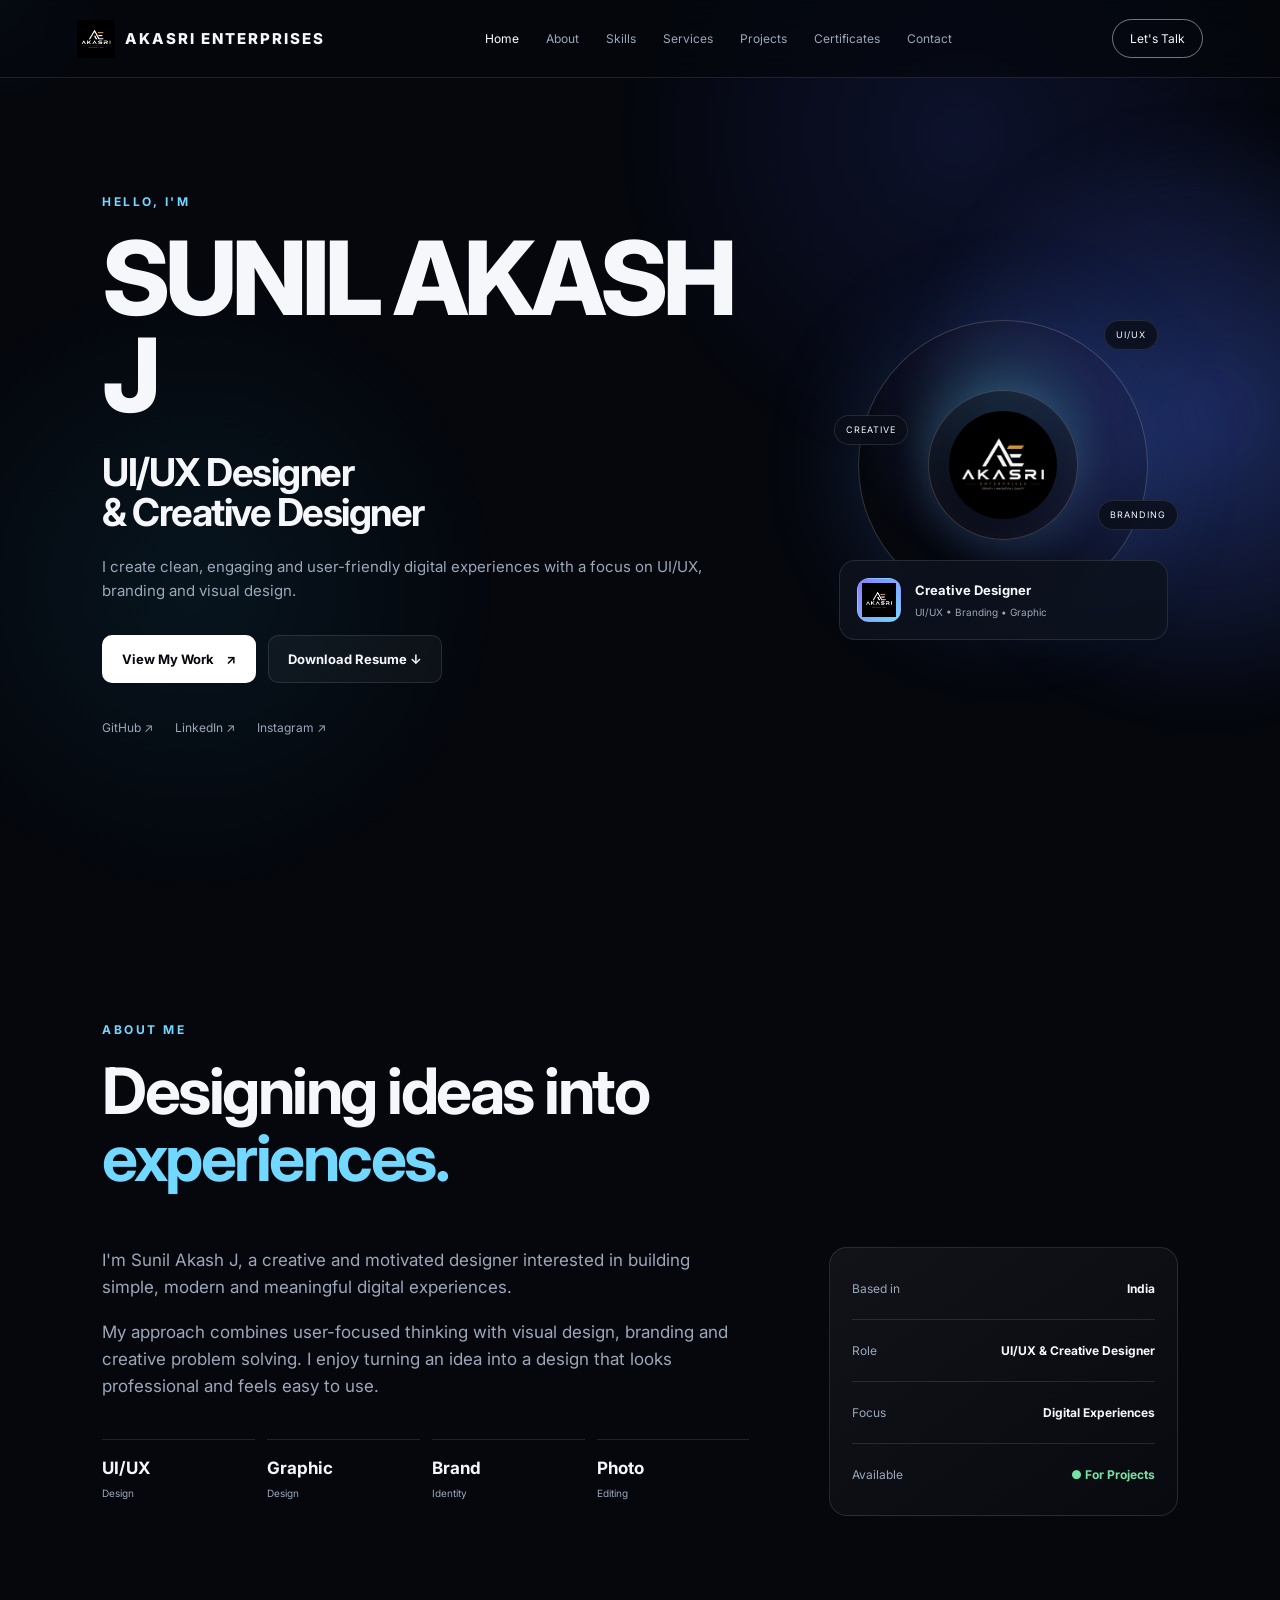
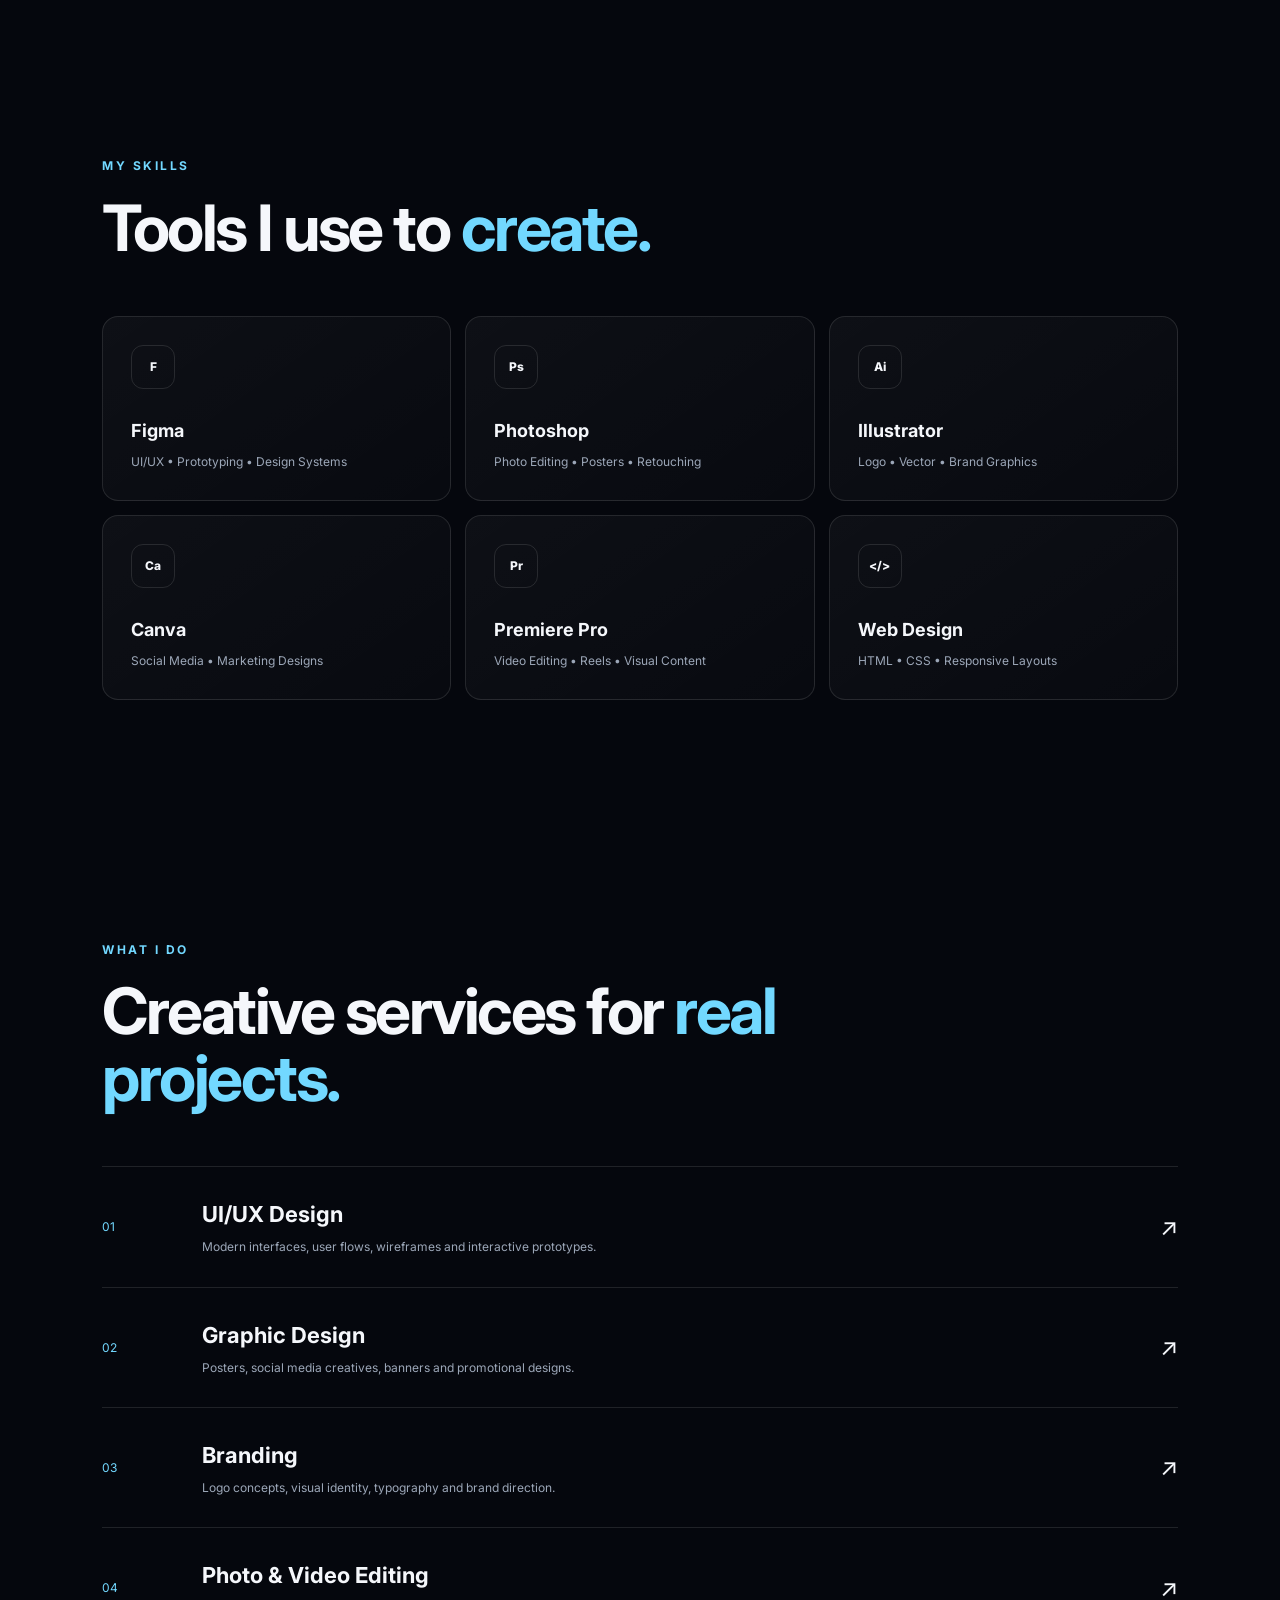
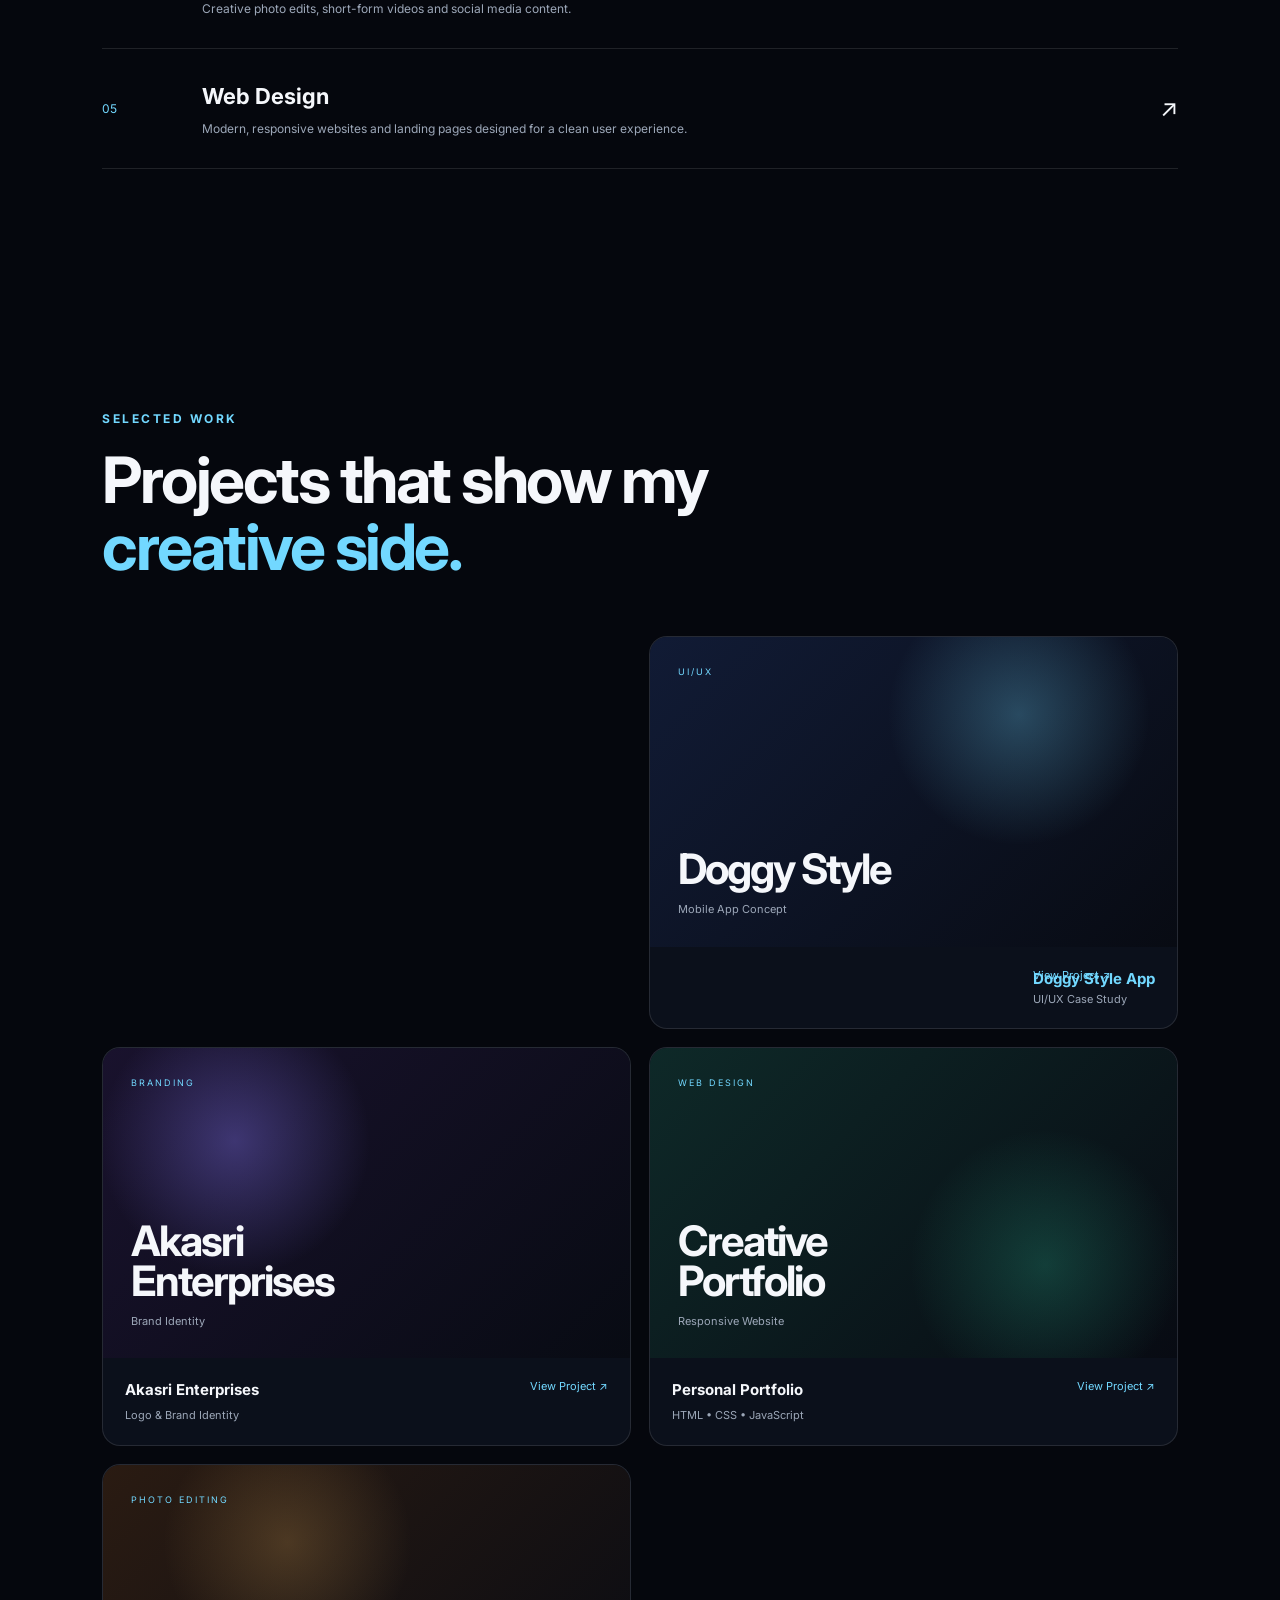
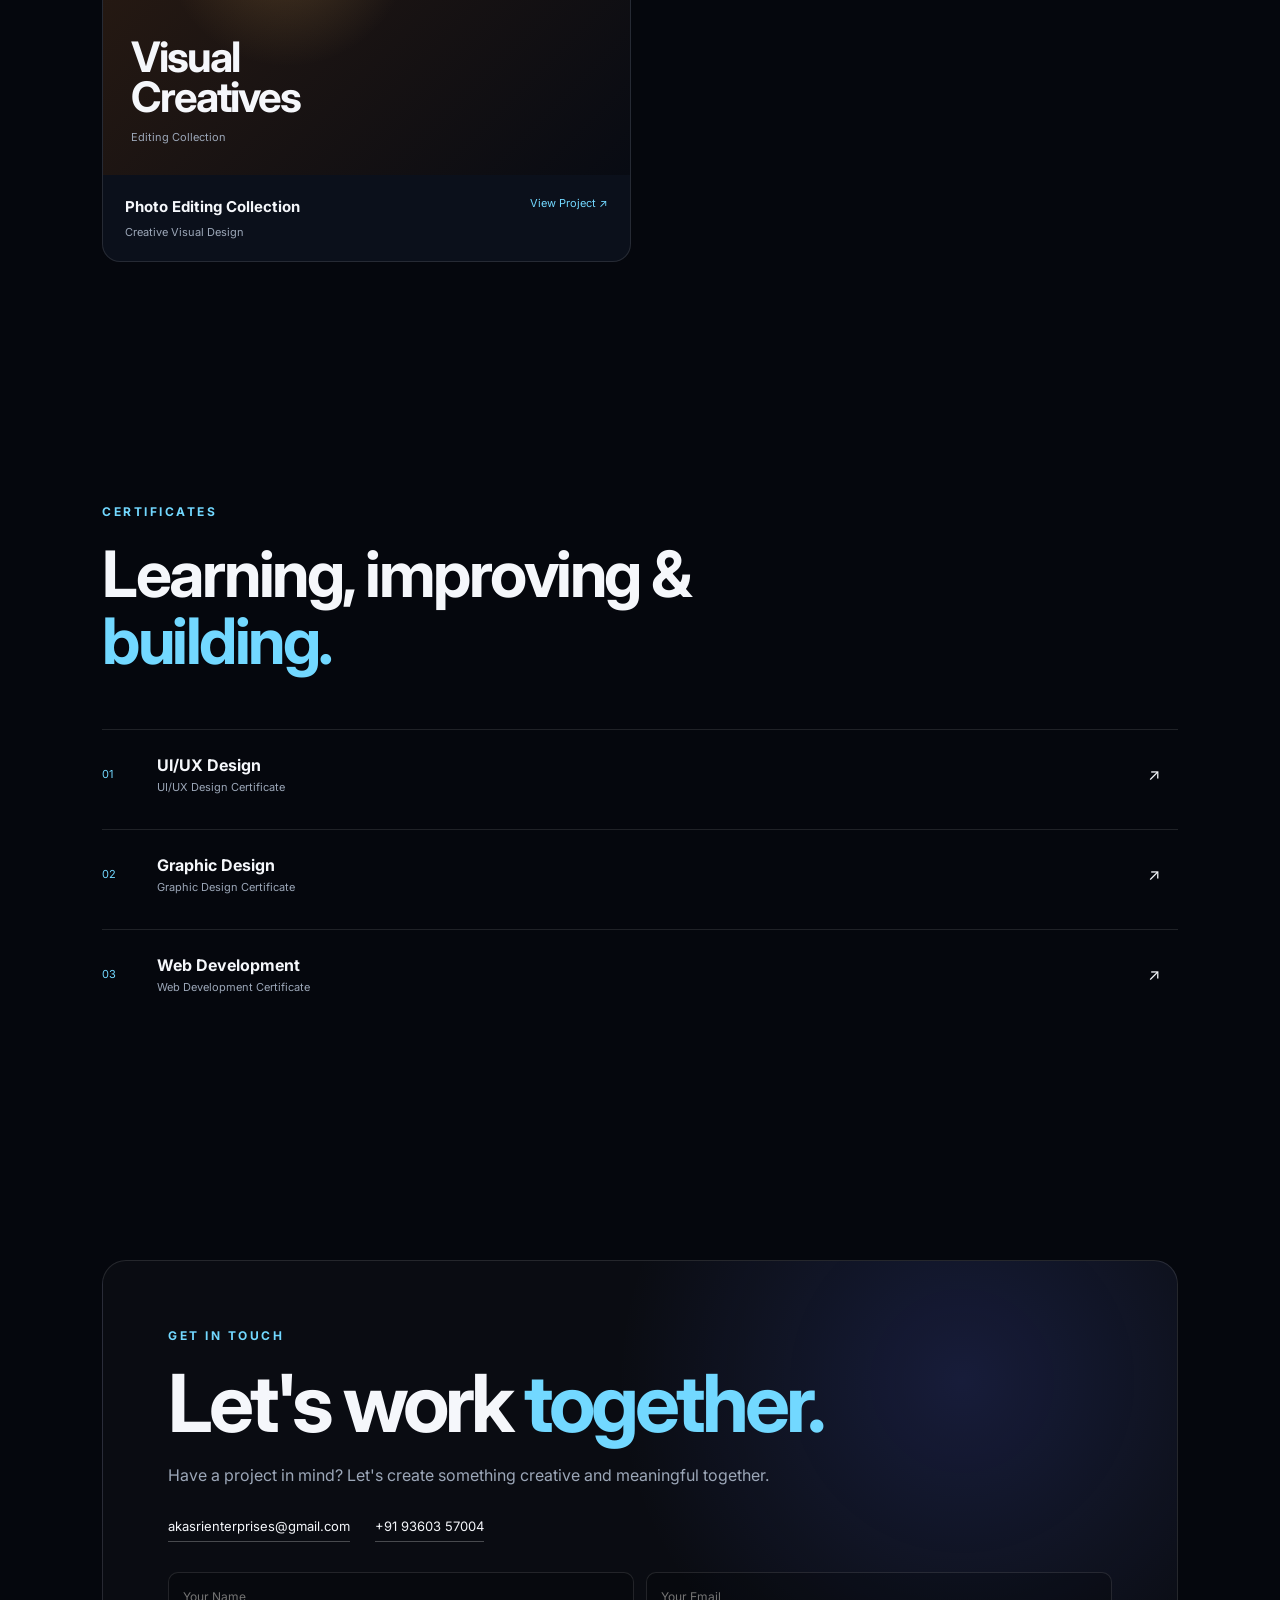
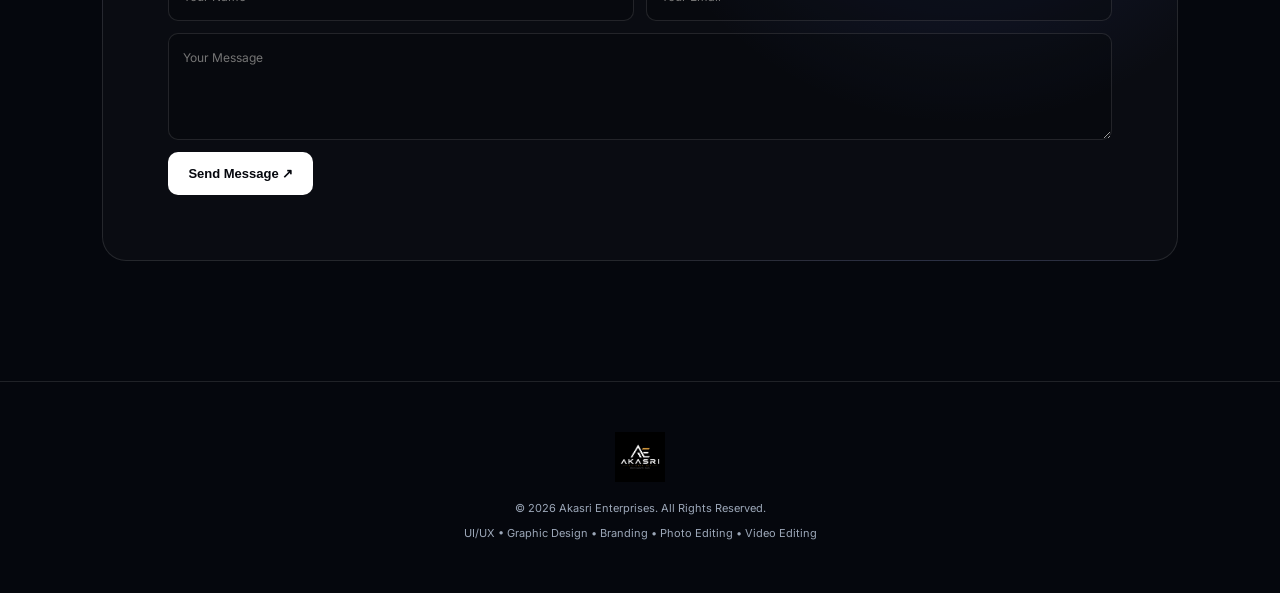
==== index.html @ 3767fb72 "Update index.html" ====
<!DOCTYPE html>
<html lang="en">
<head>
  <meta charset="UTF-8">
  <meta name="viewport" content="width=device-width, initial-scale=1.0">
  <meta name="description" content="Sunil Akash J — UI/UX Designer & Creative Designer Portfolio">
  <title>Sunil Akash J | UI/UX & Creative Designer</title>
  <link rel="preconnect" href="https://fonts.googleapis.com">
  <link rel="preconnect" href="https://fonts.gstatic.com" crossorigin>
  <link href="https://fonts.googleapis.com/css2?family=Inter:wght@400;500;600;700;800&display=swap" rel="stylesheet">
  <link rel="stylesheet" href="style.css">
</head>
<body>

  <div class="cursor-glow"></div>

  <header class="header">
    <a href="#home" class="brand">
      <img src="logo.png" alt="Akasri Enterprises logo">
      <span>AKASRI ENTERPRISES</span>
    </a>

    <button class="menu-btn" aria-label="Open menu">☰</button>

    <nav class="nav">
      <a class="active" href="#home">Home</a>
      <a href="#about">About</a>
      <a href="#skills">Skills</a>
      <a href="#services">Services</a>
      <a href="#projects">Projects</a>
      <a href="#certificates">Certificates</a>
      <a href="#contact">Contact</a>
    </nav>

    <a class="top-cta" href="#contact">Let's Talk</a>
  </header>

  <main>
    <section id="home" class="hero section">
      <div class="hero-bg"></div>
      <div class="hero-content reveal">
        <p class="eyebrow">HELLO, I'M</p>
        <h1>SUNIL AKASH J</h1>
        <h2>UI/UX Designer <br>&amp; Creative Designer</h2>
        <p class="hero-copy">
          I create clean, engaging and user-friendly digital experiences
          with a focus on UI/UX, branding and visual design.
        </p>

        <div class="hero-actions">
          <a class="btn primary" href="#projects">View My Work <span>↗</span></a>
          <a class="btn secondary" href="resume.pdf" download>Download Resume ↓</a>
        </div>

        <div class="social-row">
          <a href="https://github.com/akasrienterprises" aria-label="GitHub">GitHub ↗</a>
          <a href="#" aria-label="LinkedIn">LinkedIn ↗</a>
          <a href="https://www.instagram.com/akasri_enterprises?utm_source=ig_web_button_share_sheet&igsi=ZDNlZDc0MzIxNw==" aria-label="Instagram">Instagram ↗</a>
        </div>
      </div>

      <div class="hero-card reveal">
        <div class="profile-orbit">
          <div class="logo-center">
            <img src="logo.png" alt="Akasri Enterprises logo">
          </div>
        </div>
        <div class="mini-card">
          <span class="mini-logo"><img src="logo.png" alt="Akasri logo"></span>
          <div>
            <strong>Creative Designer</strong>
            <small>UI/UX • Branding • Graphic</small>
          </div>
        </div>
        <div class="floating-tag tag-one">UI/UX</div>
        <div class="floating-tag tag-two">CREATIVE</div>
        <div class="floating-tag tag-three">BRANDING</div>
      </div>
    </section>

    <section id="about" class="section about">
      <div class="section-head reveal">
        <p class="eyebrow">ABOUT ME</p>
        <h2>Designing ideas into <span>experiences.</span></h2>
      </div>

      <div class="about-grid">
        <div class="about-copy reveal">
          <p>
            I'm Sunil Akash J, a creative and motivated designer interested in
            building simple, modern and meaningful digital experiences.
          </p>
          <p>
            My approach combines user-focused thinking with visual design,
            branding and creative problem solving. I enjoy turning an idea
            into a design that looks professional and feels easy to use.
          </p>
          <div class="facts">
            <div><strong>UI/UX</strong><span>Design</span></div>
            <div><strong>Graphic</strong><span>Design</span></div>
            <div><strong>Brand</strong><span>Identity</span></div>
            <div><strong>Photo</strong><span>Editing</span></div>
          </div>
        </div>

        <div class="about-panel reveal">
          <div class="panel-line"><span>Based in</span><strong>India</strong></div>
          <div class="panel-line"><span>Role</span><strong>UI/UX &amp; Creative Designer</strong></div>
          <div class="panel-line"><span>Focus</span><strong>Digital Experiences</strong></div>
          <div class="panel-line"><span>Available</span><strong class="available">● For Projects</strong></div>
        </div>
      </div>
    </section>

    <section id="skills" class="section">
      <div class="section-head reveal">
        <p class="eyebrow">MY SKILLS</p>
        <h2>Tools I use to <span>create.</span></h2>
      </div>

      <div class="skills-grid">
        <div class="skill-card reveal"><div class="skill-icon">F</div><h3>Figma</h3><p>UI/UX • Prototyping • Design Systems</p></div>
        <div class="skill-card reveal"><div class="skill-icon">Ps</div><h3>Photoshop</h3><p>Photo Editing • Posters • Retouching</p></div>
        <div class="skill-card reveal"><div class="skill-icon">Ai</div><h3>Illustrator</h3><p>Logo • Vector • Brand Graphics</p></div>
        <div class="skill-card reveal"><div class="skill-icon">Ca</div><h3>Canva</h3><p>Social Media • Marketing Designs</p></div>
        <div class="skill-card reveal"><div class="skill-icon">Pr</div><h3>Premiere Pro</h3><p>Video Editing • Reels • Visual Content</p></div>
        <div class="skill-card reveal"><div class="skill-icon">&lt;/&gt;</div><h3>Web Design</h3><p>HTML • CSS • Responsive Layouts</p></div>
      </div>
    </section>

    <section id="services" class="section services">
      <div class="section-head reveal">
        <p class="eyebrow">WHAT I DO</p>
        <h2>Creative services for <span>real projects.</span></h2>
      </div>

      <div class="services-list">
        <a href="01_UI_UX_Design.pdf" target="_blank">
        <article class="service reveal">
          <span class="service-number">01</span>
          <div><h3>UI/UX Design</h3><p>Modern interfaces, user flows, wireframes and interactive prototypes.</p></div>
          <span class="arrow">↗</span>
        </article>
        <a href="02_Graphic_Design.pdf" target="_blank">
        <article class="service reveal">
          <span class="service-number">02</span>
          <div><h3>Graphic Design</h3><p>Posters, social media creatives, banners and promotional designs.</p></div>
          <span class="arrow">↗</span>
        </article>
        <a href="03_Branding___Identity.pdf" target="_blank">
        <article class="service reveal">
          <span class="service-number">03</span>
          <div><h3>Branding</h3><p>Logo concepts, visual identity, typography and brand direction.</p></div>
          <span class="arrow">↗</span>
        </article>
        <a href="04_Photo___Video_Editing.pdf" target="_blank">
        <article class="service reveal">
          <span class="service-number">04</span>
          <div><h3>Photo &amp; Video Editing</h3><p>Creative photo edits, short-form videos and social media content.</p></div>
          <span class="arrow">↗</span>
        </article>
        <a href="05_Web_Design.pdf" target="_blank">
        <article class="service reveal">
          <span class="service-number">05</span>
          <div><h3>Web Design</h3><p>Modern, responsive websites and landing pages designed for a clean user experience.</p></div>
          <span class="arrow">↗</span>
        </article>
        
      </div>
    </section>

    <section id="projects" class="section projects">
      <div class="section-head reveal">
        <p class="eyebrow">SELECTED WORK</p>
        <h2>Projects that show my <span>creative side.</span></h2>
      </div>

      <div class="project-grid">
        <article class="project-card project-one reveal">
          <div class="project-art"><span>UI/UX</span><strong>Doggy Style</strong><small>Mobile App Concept</small></div>
          <div class="project-info"><h3>Doggy Style App</h3><p>UI/UX Case Study</p><a href="https://www.figma.com/proto/kz1ifHAYcYJcBKpLXxiwtn/DOG-BREEDING-APP?node-id=59-4&p=f&m=draw&scaling=scale-down&content-scaling=fixed&page-id=0%3A1&t=hkimMDg6wwZHjmco-1">View Project ↗</a></div>
        </article>

        <article class="project-card project-two reveal">
          <div class="project-art"><span>BRANDING</span><strong>Akasri<br>Enterprises</strong><small>Brand Identity</small></div>
          <div class="project-info"><h3>Akasri Enterprises</h3><p>Logo &amp; Brand Identity</p><a href="#">View Project ↗</a></div>
        </article>

        <article class="project-card project-three reveal">
          <div class="project-art"><span>WEB DESIGN</span><strong>Creative<br>Portfolio</strong><small>Responsive Website</small></div>
          <div class="project-info"><h3>Personal Portfolio</h3><p>HTML • CSS • JavaScript</p><a href="#">View Project ↗</a></div>
        </article>

        <article class="project-card project-four reveal">
          <div class="project-art"><span>PHOTO EDITING</span><strong>Visual<br>Creatives</strong><small>Editing Collection</small></div>
          <div class="project-info"><h3>Photo Editing Collection</h3><p>Creative Visual Design</p><a href="#">View Project ↗</a></div>
        </article>
      </div>
    </section>

    <section id="certificates" class="section certificates">
      <div class="section-head reveal">
        <p class="eyebrow">CERTIFICATES</p>
        <h2>Learning, improving &amp; <span>building.</span></h2>
      </div>

      <div class="certificate-grid">
        <div class="certificate reveal"><span>01</span><div><h3>UI/UX Design</h3><p>UI/UX Design Certificate</p>
          <a href="ACCENT TECHNO SOFT (UI & UX).pdf"></div><b>↗</b></a></div>
        <div class="certificate reveal"><span>02</span><div><h3>Graphic Design</h3><p>Graphic Design Certificate</p>
          <a href="ACCENT TECHNO SOFT (UI & UX).pdf"></div><b>↗</b></a></div>
        <div class="certificate reveal"><span>03</span><div><h3>Web Development</h3><p>Web Development Certificate</p>
          <a href="ACCENT TECHNO SOFT (UI & UX).pdf"></div><b>↗</b></a></div>
      </div>
    </section>

    <section id="contact" class="section contact">
      <div class="contact-box reveal">
        <p class="eyebrow">GET IN TOUCH</p>
        <h2>Let's work <span>together.</span></h2>
        <p>Have a project in mind? Let's create something creative and meaningful together.</p>

        <div class="contact-details">
          <a href="mailto:akasrienterprises@gmail.com">akasrienterprises@gmail.com</a>
          <a href="tel:+919360357004">+91 93603 57004</a>
        </div>

        <form id="contactForm">
          <input type="text" id="name" placeholder="Your Name" required>
          <input type="email" id="email" placeholder="Your Email" required>
          <textarea id="message" placeholder="Your Message" rows="4" required></textarea>
          <button class="btn primary" type="submit">Send Message ↗</button>
        </form>
      </div>
    </section>
  </main>

  <footer>
    <div class="footer-logo"><img src="logo.png" alt="Akasri Enterprises logo"></div>
    <p>© 2026 Akasri Enterprises. All Rights Reserved.</p>
    <p>UI/UX • Graphic Design • Branding • Photo Editing • Video Editing</p>
  </footer>

  <button class="back-top" aria-label="Back to top">↑</button>
  <script src="script.js"></script>
</body>
</html>
---- style.css ----
*{margin:0;padding:0;box-sizing:border-box}
:root{--bg:#05070d;--panel:#0b101b;--text:#f5f7fb;--muted:#9ca7b8;--line:rgba(255,255,255,.11);--accent:#72d8ff;--accent2:#8b7cff}
html{scroll-behavior:smooth}
body{font-family:Inter,Arial,sans-serif;background:var(--bg);color:var(--text);line-height:1.6;overflow-x:hidden}
body:before{content:"";position:fixed;inset:0;pointer-events:none;background:radial-gradient(circle at 75% 15%,rgba(72,91,255,.13),transparent 28%),radial-gradient(circle at 15% 65%,rgba(44,208,255,.07),transparent 25%);z-index:-2}
a{text-decoration:none;color:inherit}
.header{position:fixed;top:0;left:0;right:0;height:78px;display:flex;align-items:center;justify-content:space-between;padding:0 6%;background:rgba(5,7,13,.72);backdrop-filter:blur(18px);border-bottom:1px solid var(--line);z-index:100}
.brand{display:flex;align-items:center;gap:10px;font-weight:800;letter-spacing:2px}.brand img{width:38px;height:38px;object-fit:contain}.brand span{font-size:15px}
.nav{display:flex;gap:27px}.nav a{font-size:12px;color:var(--muted);transition:.25s}.nav a:hover,.nav a.active{color:#fff}
.top-cta{border:1px solid rgba(255,255,255,.45);padding:9px 17px;border-radius:30px;font-size:12px}.menu-btn{display:none;background:none;border:0;color:#fff;font-size:24px}
.section{padding:120px 8%;position:relative}.hero{min-height:100vh;display:flex;align-items:center;justify-content:space-between;padding-top:150px;gap:50px}.hero-bg{position:absolute;width:650px;height:650px;right:-250px;top:90px;border-radius:50%;background:radial-gradient(circle,rgba(76,111,255,.35),rgba(76,111,255,0) 65%);filter:blur(20px);z-index:-1}
.hero-content{max-width:760px}.eyebrow{font-size:12px;letter-spacing:2.5px;color:var(--accent);font-weight:700;margin-bottom:18px}
.hero h1{font-size:clamp(54px,8vw,105px);line-height:.95;letter-spacing:-5px;font-weight:800}.hero h1 span{display:block}.hero h2{font-size:clamp(25px,3vw,42px);line-height:1.05;margin-top:28px;letter-spacing:-1.5px}.hero-copy{color:var(--muted);max-width:610px;margin-top:22px;font-size:15px}
.hero-actions{display:flex;gap:12px;margin-top:32px;flex-wrap:wrap}.btn{display:inline-flex;align-items:center;justify-content:center;gap:12px;padding:13px 19px;border-radius:10px;border:1px solid var(--line);font-size:13px;font-weight:700;transition:.25s}.btn:hover{transform:translateY(-2px)}.btn.primary{background:#fff;color:#05070d}.btn.secondary{background:rgba(255,255,255,.04)}
.social-row{display:flex;gap:22px;margin-top:35px;color:var(--muted);font-size:12px}.social-row a:hover{color:#fff}
.hero-card{width:360px;height:430px;position:relative;display:flex;align-items:center;justify-content:center}.profile-orbit{width:290px;height:290px;border-radius:50%;border:1px solid rgba(255,255,255,.18);box-shadow:0 0 100px rgba(77,137,255,.2);background:radial-gradient(circle at 50% 35%,rgba(105,216,255,.24),rgba(139,124,255,.05) 45%,transparent 65%)}.mini-card{position:absolute;bottom:40px;left:10px;right:10px;background:rgba(13,18,30,.86);border:1px solid var(--line);border-radius:16px;padding:17px;display:flex;align-items:center;gap:14px;backdrop-filter:blur(15px)}.mini-card>span{width:44px;height:44px;border-radius:12px;display:grid;place-items:center;background:linear-gradient(135deg,var(--accent2),var(--accent));color:#05070d;font-weight:800}.mini-card strong,.mini-card small{display:block}.mini-card strong{font-size:13px}.mini-card small{font-size:10px;color:var(--muted);margin-top:3px}.floating-tag{position:absolute;border:1px solid var(--line);background:rgba(10,14,24,.8);backdrop-filter:blur(10px);padding:7px 11px;border-radius:30px;font-size:9px;letter-spacing:1px}.tag-one{top:70px;right:20px}.tag-two{top:165px;left:5px}.tag-three{bottom:150px;right:0}
.section-head{max-width:780px;margin-bottom:55px}.section-head h2{font-size:clamp(35px,5vw,64px);line-height:1.05;letter-spacing:-2.5px}.section-head h2 span{color:var(--accent)}
.about-grid{display:grid;grid-template-columns:1.3fr .7fr;gap:80px}.about-copy>p{font-size:17px;color:var(--muted);max-width:700px;margin-bottom:18px}.facts{display:grid;grid-template-columns:repeat(4,1fr);gap:12px;margin-top:38px}.facts div{border-top:1px solid var(--line);padding-top:15px}.facts strong,.facts span{display:block}.facts strong{font-size:17px}.facts span{font-size:10px;color:var(--muted);margin-top:3px}.about-panel{border:1px solid var(--line);background:linear-gradient(145deg,rgba(255,255,255,.05),rgba(255,255,255,.015));border-radius:18px;padding:10px 22px;height:max-content}.panel-line{display:flex;justify-content:space-between;gap:20px;padding:21px 0;border-bottom:1px solid var(--line);font-size:12px}.panel-line:last-child{border-bottom:0}.panel-line span{color:var(--muted)}.available{color:#74e2a4!important}
.skills-grid{display:grid;grid-template-columns:repeat(3,1fr);gap:14px}.skill-card{border:1px solid var(--line);padding:28px;border-radius:16px;background:linear-gradient(145deg,rgba(255,255,255,.04),rgba(255,255,255,.015));transition:.3s}.skill-card:hover{transform:translateY(-5px);border-color:rgba(114,216,255,.4)}.skill-icon{width:44px;height:44px;border:1px solid var(--line);border-radius:12px;display:grid;place-items:center;font-size:12px;font-weight:800;margin-bottom:28px}.skill-card h3{font-size:18px}.skill-card p{color:var(--muted);font-size:12px;margin-top:7px}
.services-list{border-top:1px solid var(--line)}.service{display:grid;grid-template-columns:80px 1fr 50px;align-items:center;gap:20px;padding:30px 0;border-bottom:1px solid var(--line);transition:.25s}.service:hover{padding-left:12px}.service-number{color:var(--accent);font-size:12px}.service h3{font-size:22px}.service p{color:var(--muted);font-size:12px;margin-top:5px}.arrow{font-size:24px;text-align:right}
.project-grid{display:grid;grid-template-columns:repeat(2,1fr);gap:18px}.project-card{border:1px solid var(--line);border-radius:18px;overflow:hidden;background:var(--panel)}.project-art{height:310px;padding:28px;display:flex;flex-direction:column;justify-content:flex-end;background:radial-gradient(circle at 70% 25%,rgba(114,216,255,.28),transparent 30%),linear-gradient(135deg,#111b35,#080b13)}.project-two .project-art{background:radial-gradient(circle at 25% 30%,rgba(139,124,255,.35),transparent 30%),linear-gradient(135deg,#19122d,#080b13)}.project-three .project-art{background:radial-gradient(circle at 75% 70%,rgba(54,232,185,.2),transparent 30%),linear-gradient(135deg,#0e2928,#080b13)}.project-four .project-art{background:radial-gradient(circle at 35% 25%,rgba(255,193,100,.2),transparent 30%),linear-gradient(135deg,#2a1b12,#080b13)}.project-art span{font-size:9px;letter-spacing:2px;color:var(--accent);margin-bottom:auto}.project-art strong{font-size:42px;line-height:.95;letter-spacing:-2px}.project-art small{color:var(--muted);font-size:11px;margin-top:12px}.project-info{padding:20px 22px;display:grid;grid-template-columns:1fr auto;gap:5px}.project-info h3{font-size:15px}.project-info p{font-size:11px;color:var(--muted)}.project-info a{grid-column:2;grid-row:1/3;color:var(--accent);font-size:11px}
.certificate-grid{display:grid;gap:10px}.certificate{display:grid;grid-template-columns:55px 1fr 30px;align-items:center;padding:23px 0;border-top:1px solid var(--line)}.certificate>span{font-size:11px;color:var(--accent)}.certificate h3{font-size:16px}.certificate p{font-size:11px;color:var(--muted)}.certificate b{font-weight:400}
.contact-box{border:1px solid var(--line);border-radius:24px;padding:65px;background:radial-gradient(circle at 80% 20%,rgba(84,109,255,.17),transparent 35%),rgba(255,255,255,.025)}.contact-box h2{font-size:clamp(42px,7vw,80px);line-height:1;letter-spacing:-4px}.contact-box h2 span{color:var(--accent)}.contact-box>p:not(.eyebrow){color:var(--muted);max-width:650px;margin:20px 0}.contact-details{display:flex;gap:25px;flex-wrap:wrap;margin:28px 0}.contact-details a{font-size:13px;border-bottom:1px solid rgba(255,255,255,.25);padding-bottom:4px}form{display:grid;grid-template-columns:1fr 1fr;gap:12px;margin-top:30px}input,textarea{width:100%;background:rgba(0,0,0,.2);border:1px solid var(--line);color:#fff;border-radius:10px;padding:14px;font:inherit;font-size:12px;outline:none}textarea{grid-column:1/3;resize:vertical}form button{justify-self:start}
footer{text-align:center;border-top:1px solid var(--line);padding:50px 20px;color:var(--muted);font-size:11px}.footer-logo img{width:80px;height:50px;object-fit:contain;margin-bottom:12px}footer p+p{margin-top:8px}
.back-top{position:fixed;right:25px;bottom:25px;width:42px;height:42px;border-radius:50%;border:1px solid var(--line);background:#fff;color:#05070d;display:none;z-index:90;cursor:pointer}.back-top.show{display:block}
.reveal{opacity:0;transform:translateY(24px);transition:.7s ease}.reveal.visible{opacity:1;transform:none}.cursor-glow{position:fixed;width:220px;height:220px;border-radius:50%;background:radial-gradient(circle,rgba(114,216,255,.08),transparent 65%);pointer-events:none;transform:translate(-50%,-50%);z-index:-1}
@media(max-width:900px){.nav{gap:13px}.top-cta{display:none}.hero{flex-direction:column;align-items:flex-start}.hero-card{align-self:center}.about-grid{grid-template-columns:1fr}.skills-grid{grid-template-columns:repeat(2,1fr)}}
@media(max-width:650px){.header{height:68px;padding:0 5%}.menu-btn{display:block}.nav{position:absolute;top:68px;left:5%;right:5%;display:none;flex-direction:column;background:#090d16;border:1px solid var(--line);border-radius:14px;padding:18px}.nav.open{display:flex}.section{padding:90px 5%}.hero{padding-top:125px}.hero h1{font-size:58px;letter-spacing:-3px}.hero-card{width:100%;height:330px}.profile-orbit{width:220px;height:220px}.facts{grid-template-columns:repeat(2,1fr)}.skills-grid,.project-grid{grid-template-columns:1fr}.project-art{height:260px}.service{grid-template-columns:45px 1fr 25px}.service h3{font-size:17px}.contact-box{padding:35px 22px}form{grid-template-columns:1fr}textarea{grid-column:1}form button{width:100%}}


/* ===== HERO LOGO UPDATE ===== */
.profile-orbit{
  position:relative;
  display:grid;
  place-items:center;
  overflow:hidden;
}
.logo-center{
  width:150px;
  height:150px;
  border-radius:50%;
  display:grid;
  place-items:center;
  background:rgba(5,7,13,.42);
  border:1px solid rgba(255,255,255,.18);
  box-shadow:0 0 45px rgba(105,216,255,.18), inset 0 0 30px rgba(255,255,255,.05);
  backdrop-filter:blur(8px);
}
.logo-center img{
  width:108px;
  height:108px;
  object-fit:contain;
  border-radius:50%;
  display:block;
}
.mini-logo{
  width:44px;
  height:44px;
  border-radius:12px;
  display:grid;
  place-items:center;
  overflow:hidden;
  background:rgba(255,255,255,.06);
  border:1px solid var(--line);
}
.mini-logo img{
  width:34px;
  height:34px;
  object-fit:contain;
}
@media(max-width:900px){
  .hero-card{width:310px;height:390px}
  .profile-orbit{width:250px;height:250px}
  .logo-center{width:132px;height:132px}
  .logo-center img{width:94px;height:94px}
}
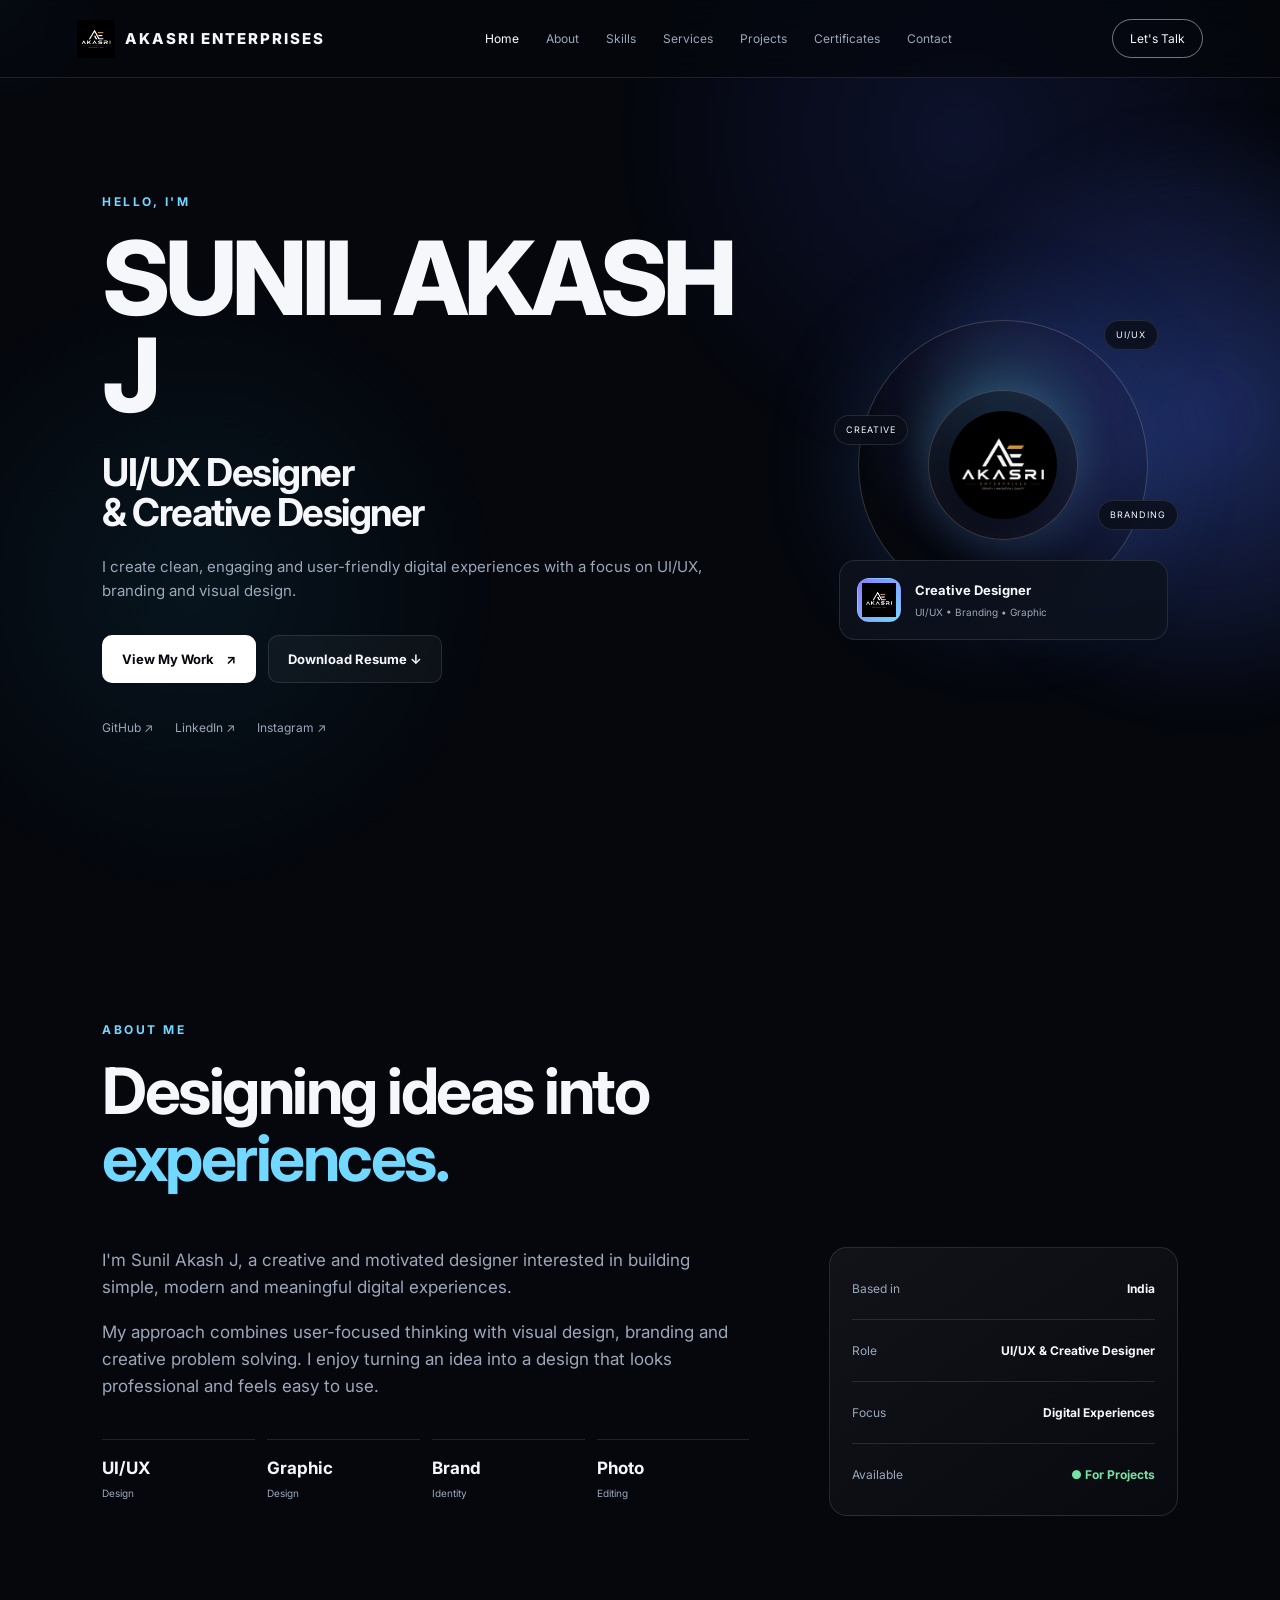
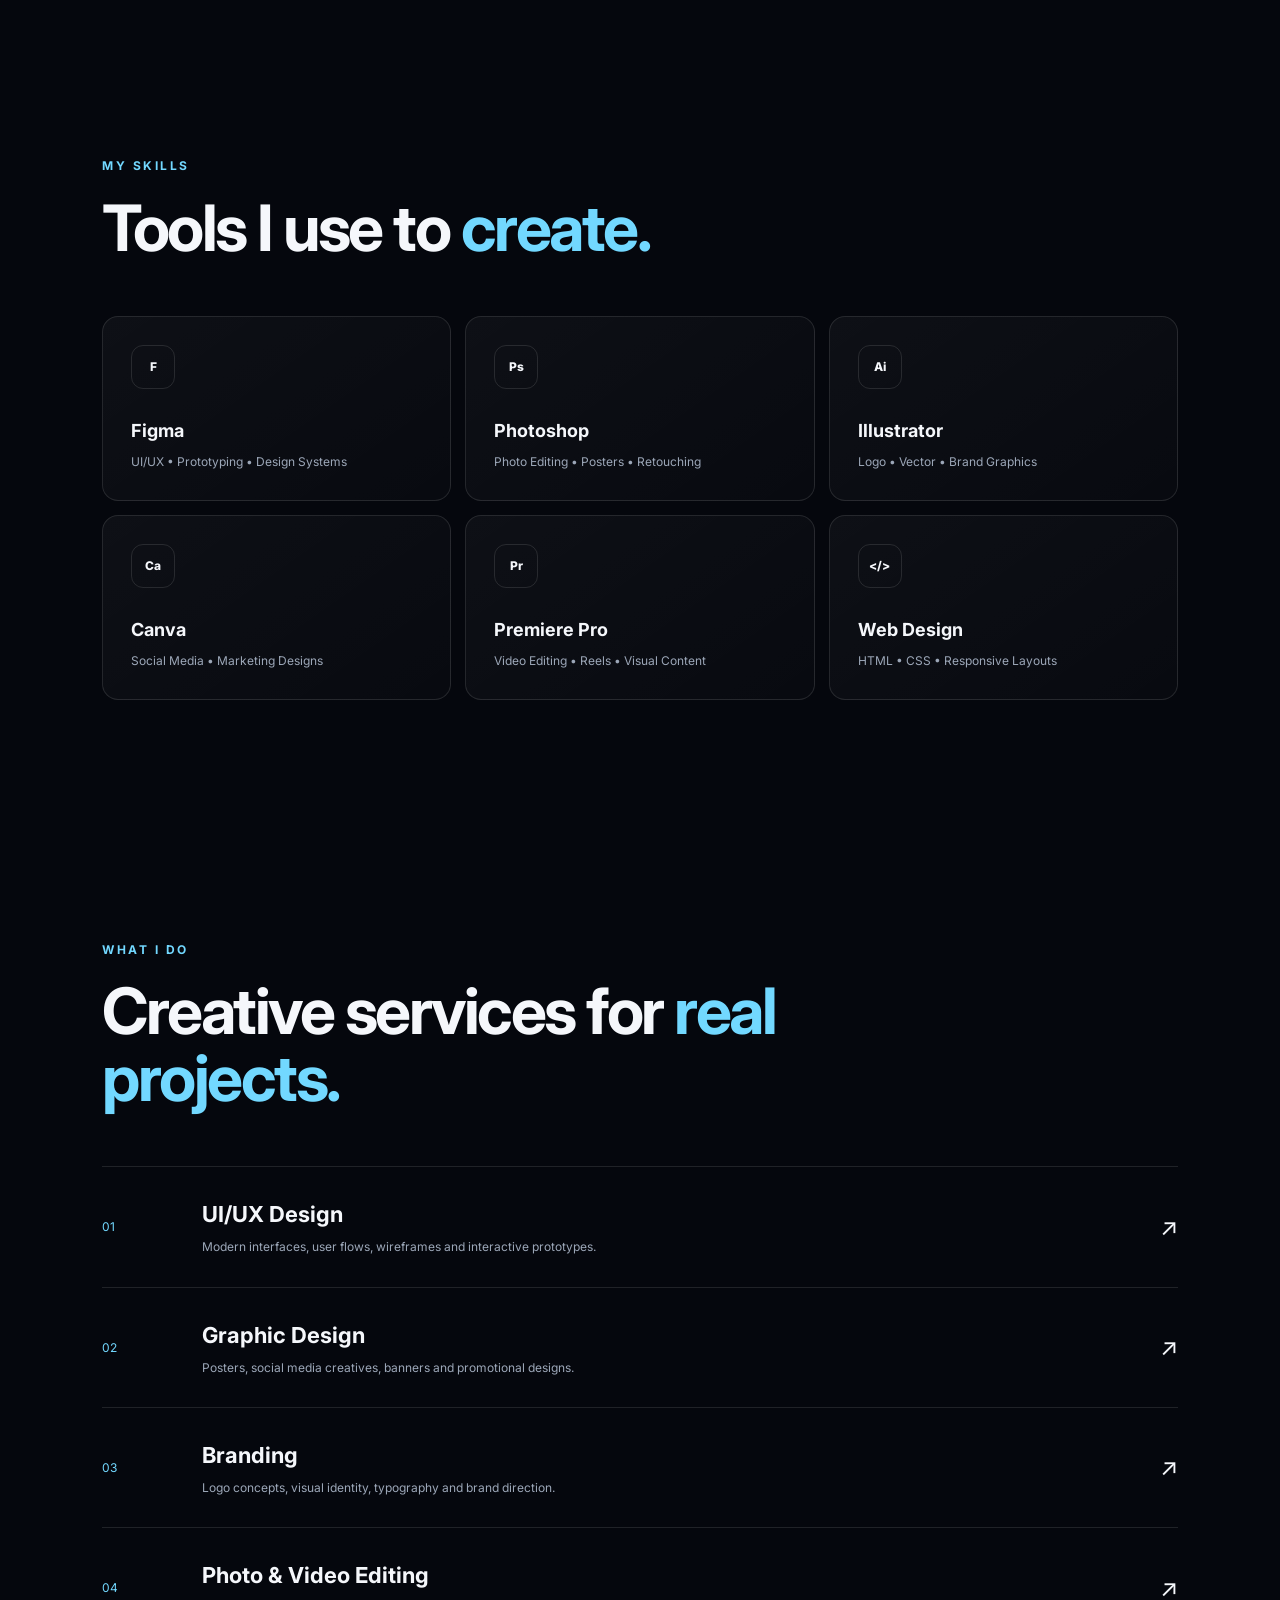
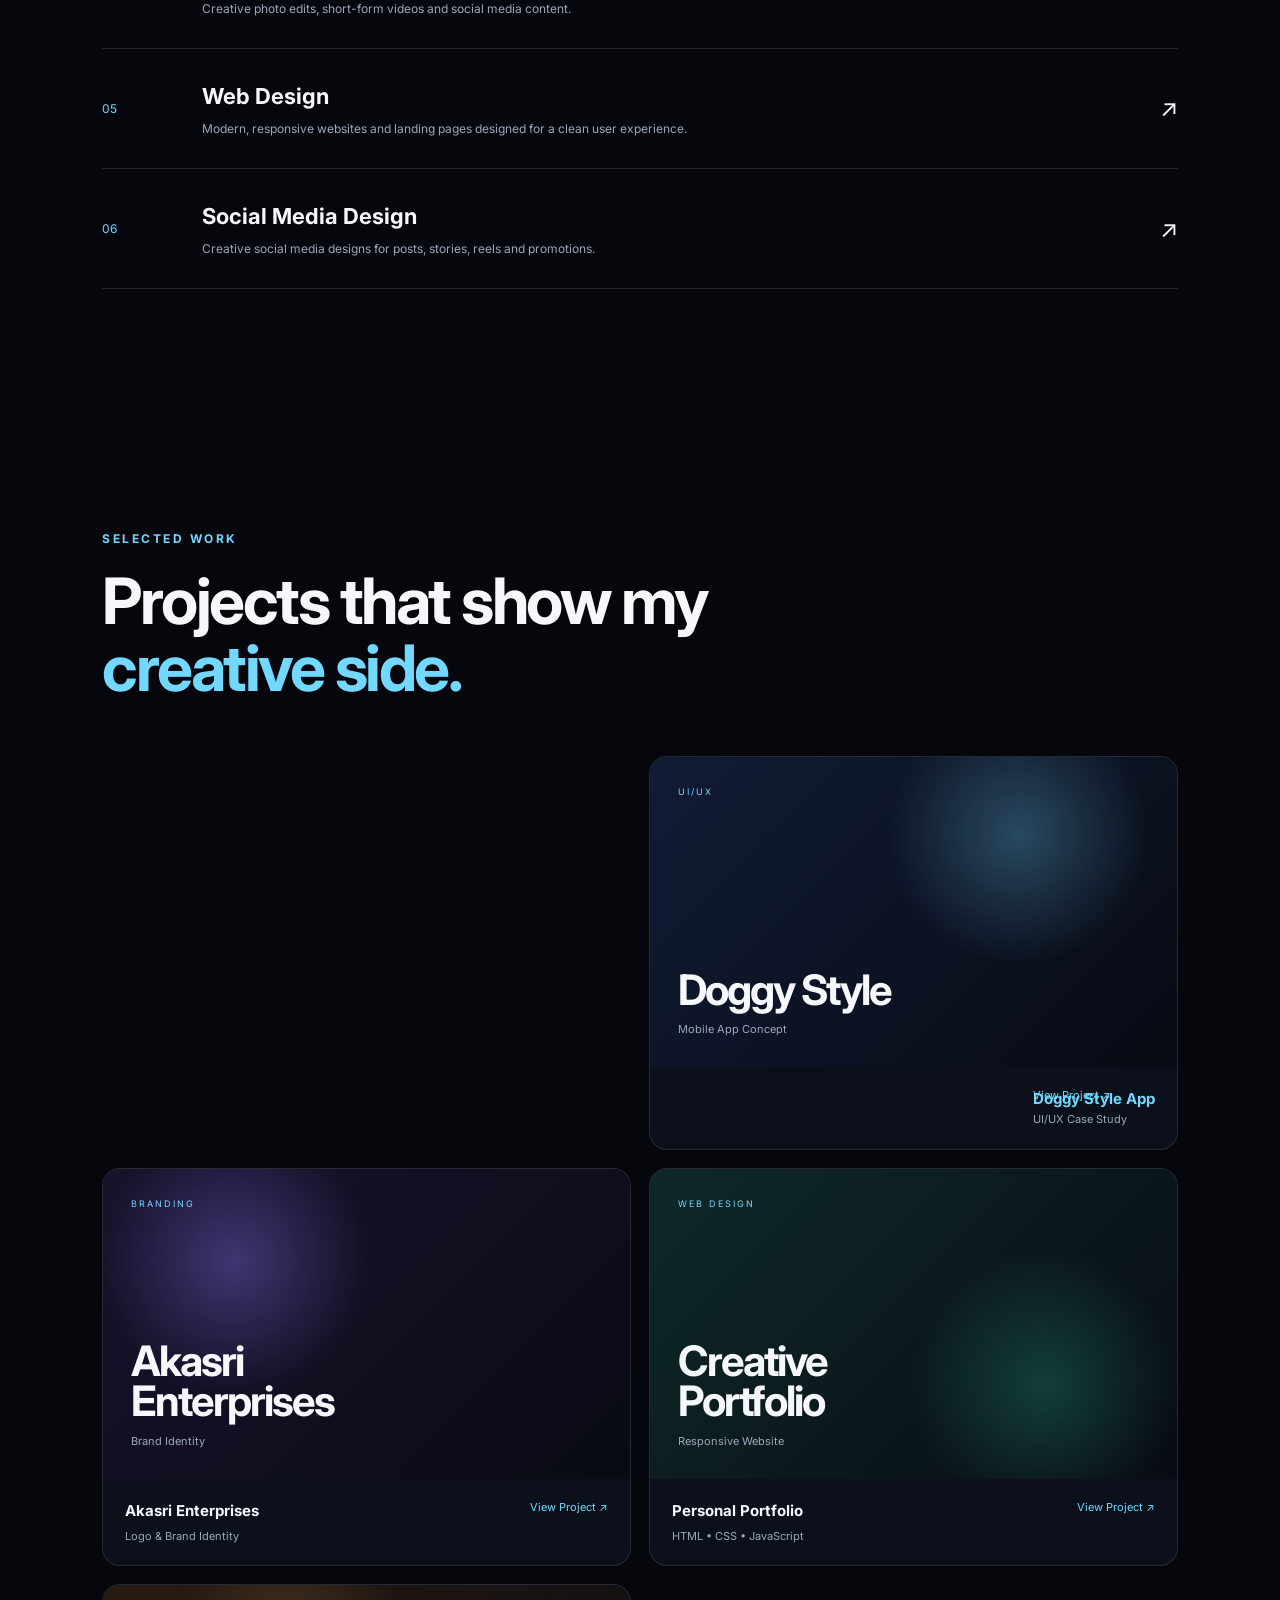
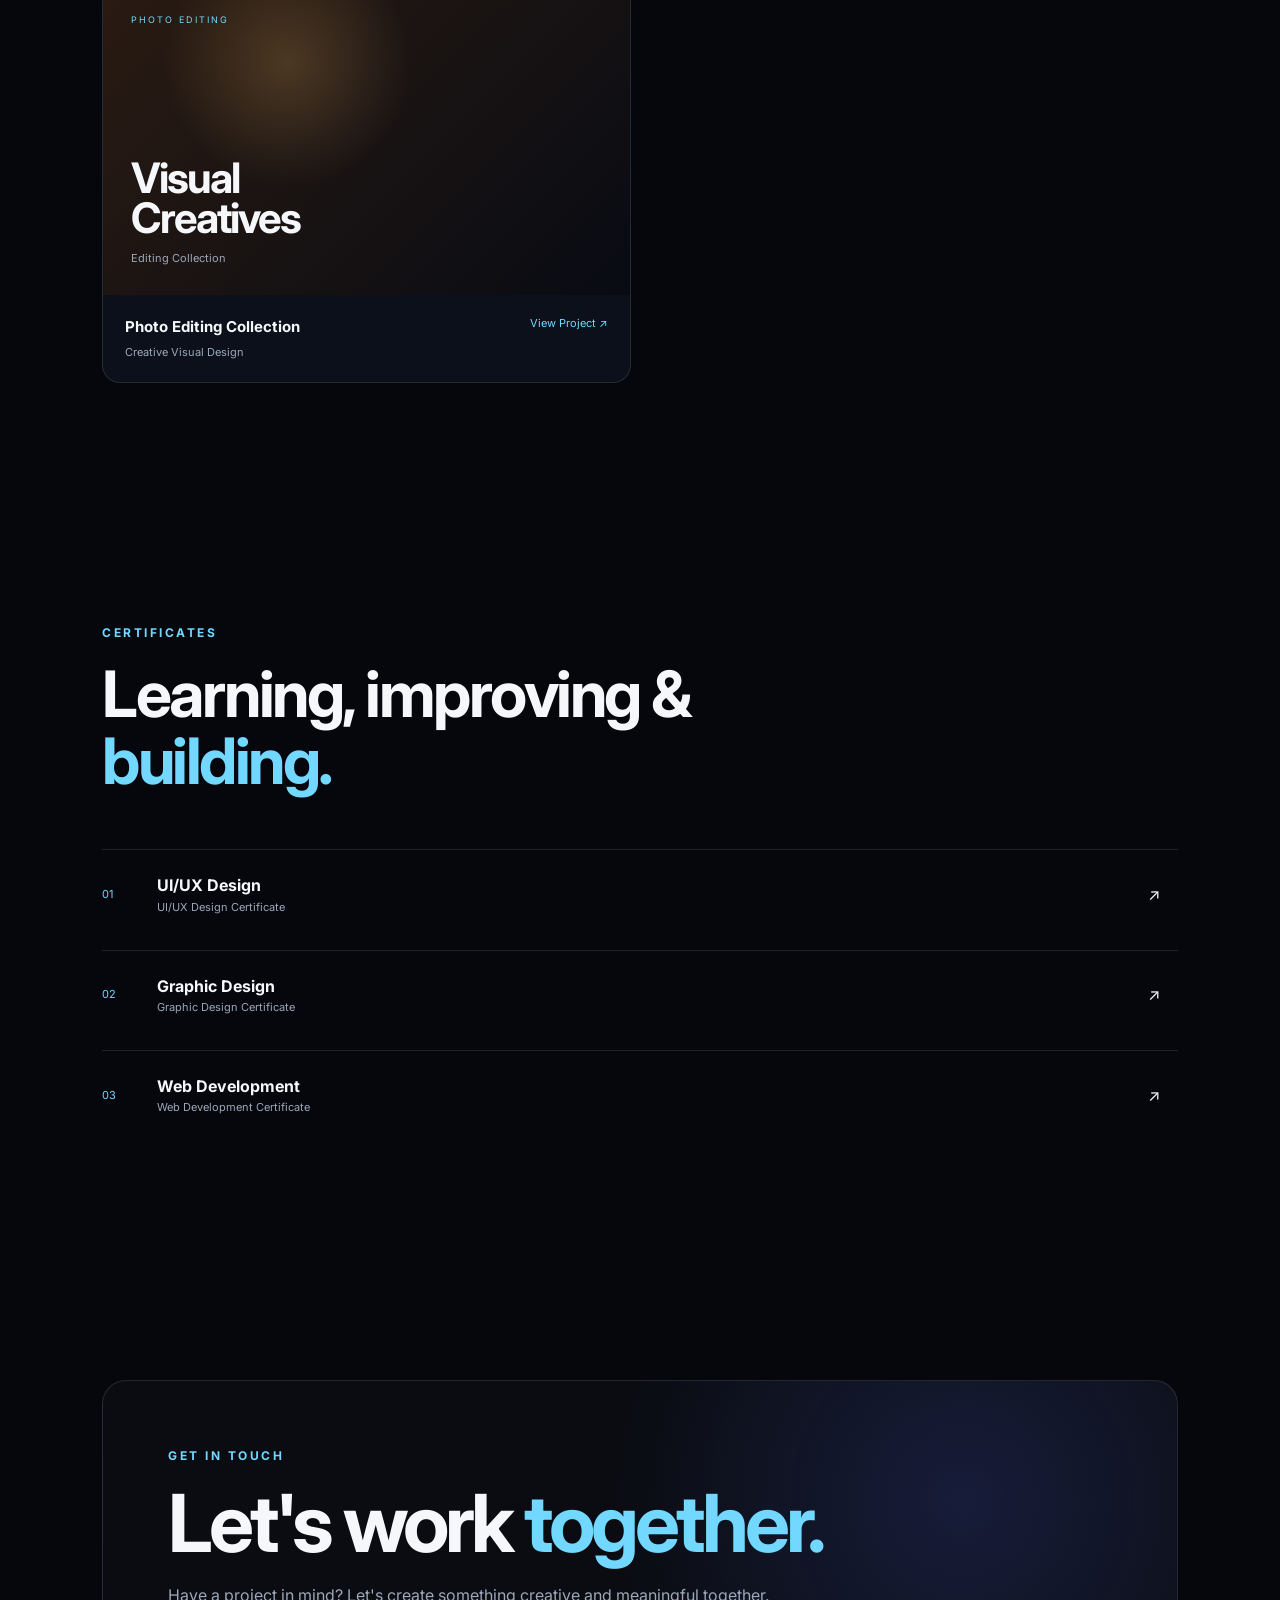
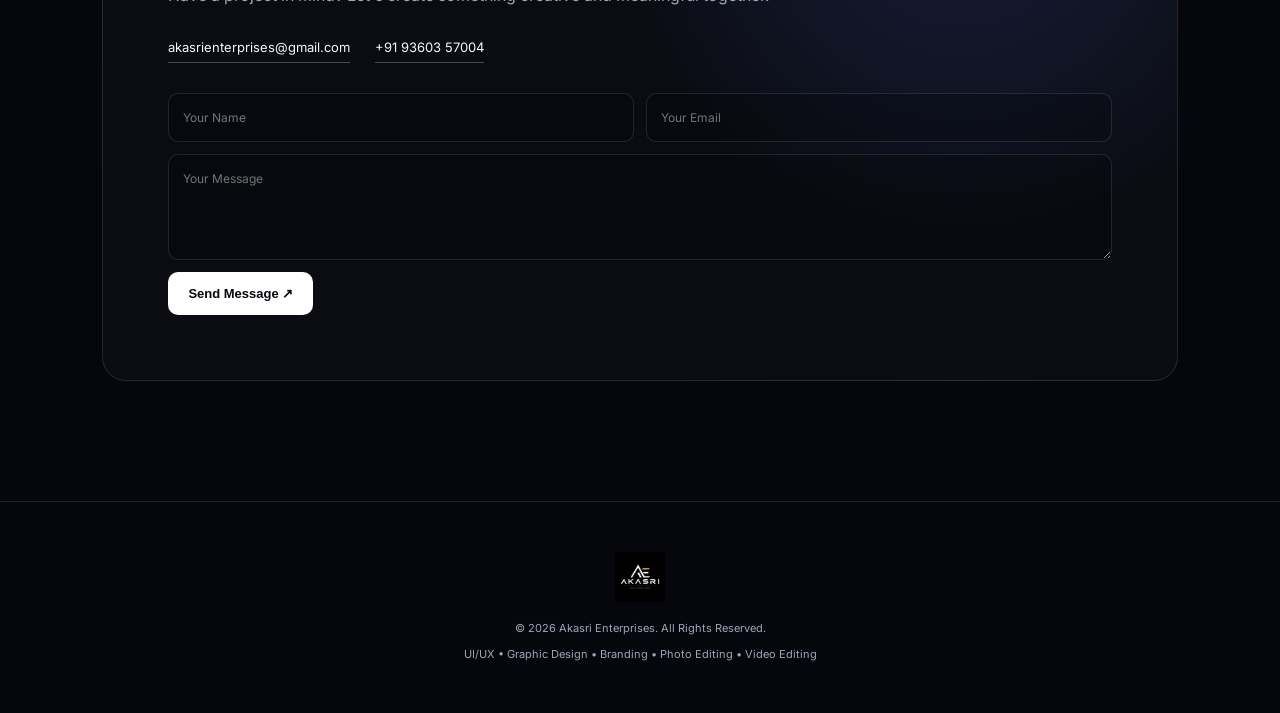
==== commit bfc4c01e: "Update index.html" ====
--- a/index.html
+++ b/index.html
@@ -165,7 +165,12 @@
           <div><h3>Web Design</h3><p>Modern, responsive websites and landing pages designed for a clean user experience.</p></div>
           <span class="arrow">↗</span>
         </article>
-        
+        <a href="06_Social_Media_Design.pdf" target="_blank">
+        <article class="service reveal">
+          <span class="service-number">06</span>
+          <div><h3>Social Media Design</h3><p>Creative social media designs for posts, stories, reels and promotions.</p></div>
+          <span class="arrow">↗</span>
+        </article>
       </div>
     </section>
 
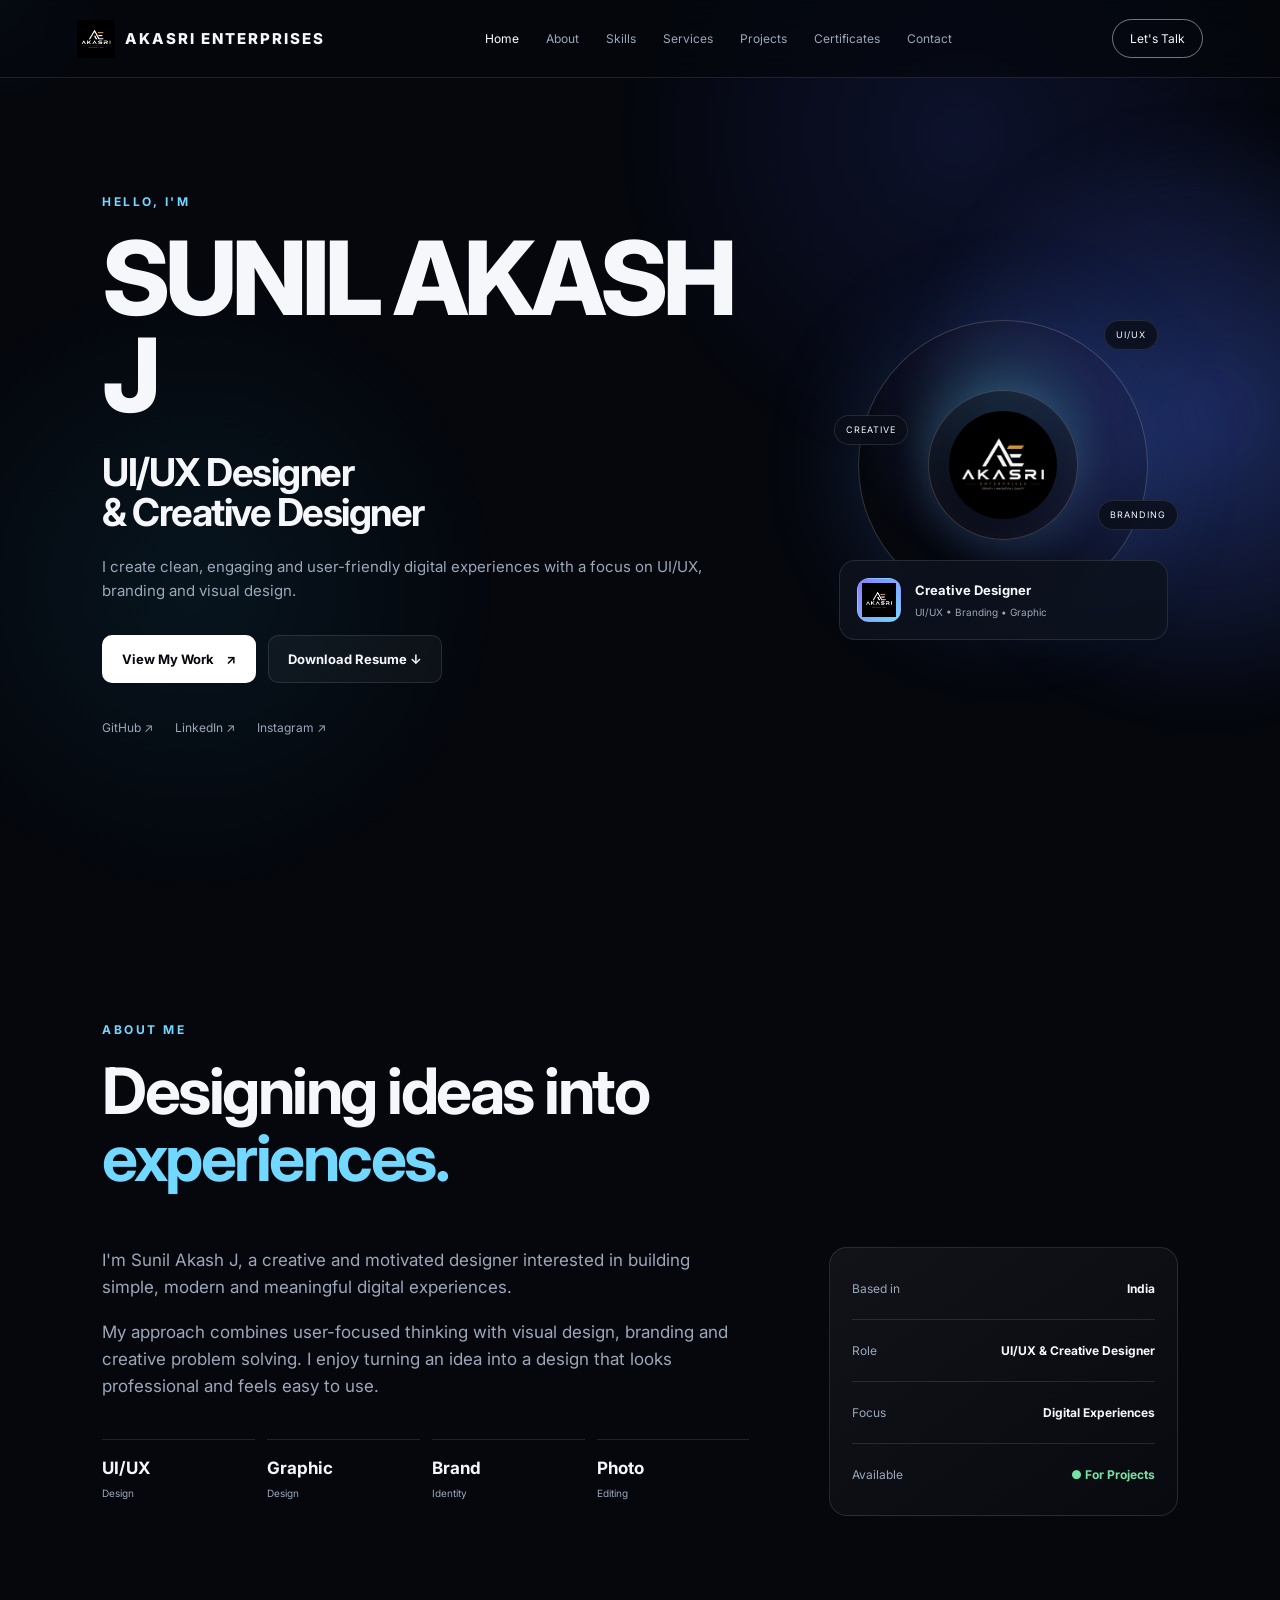
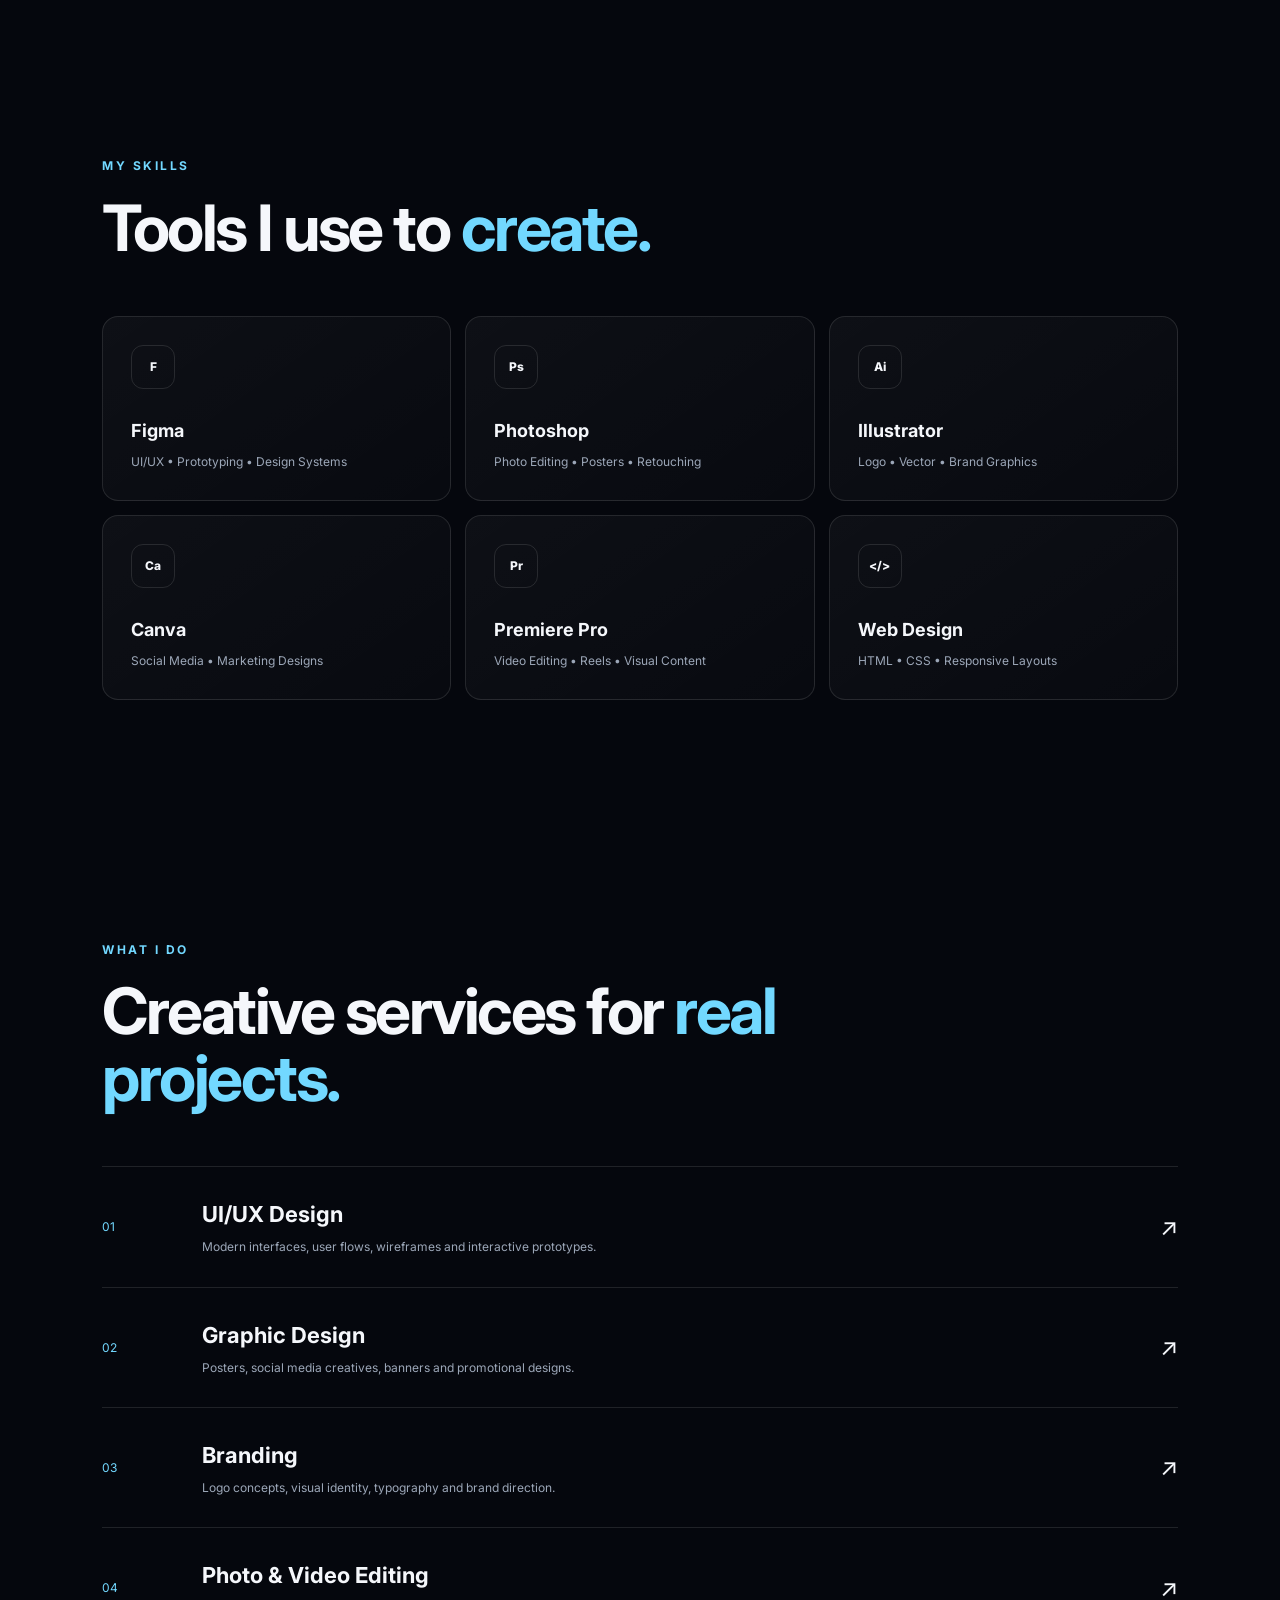
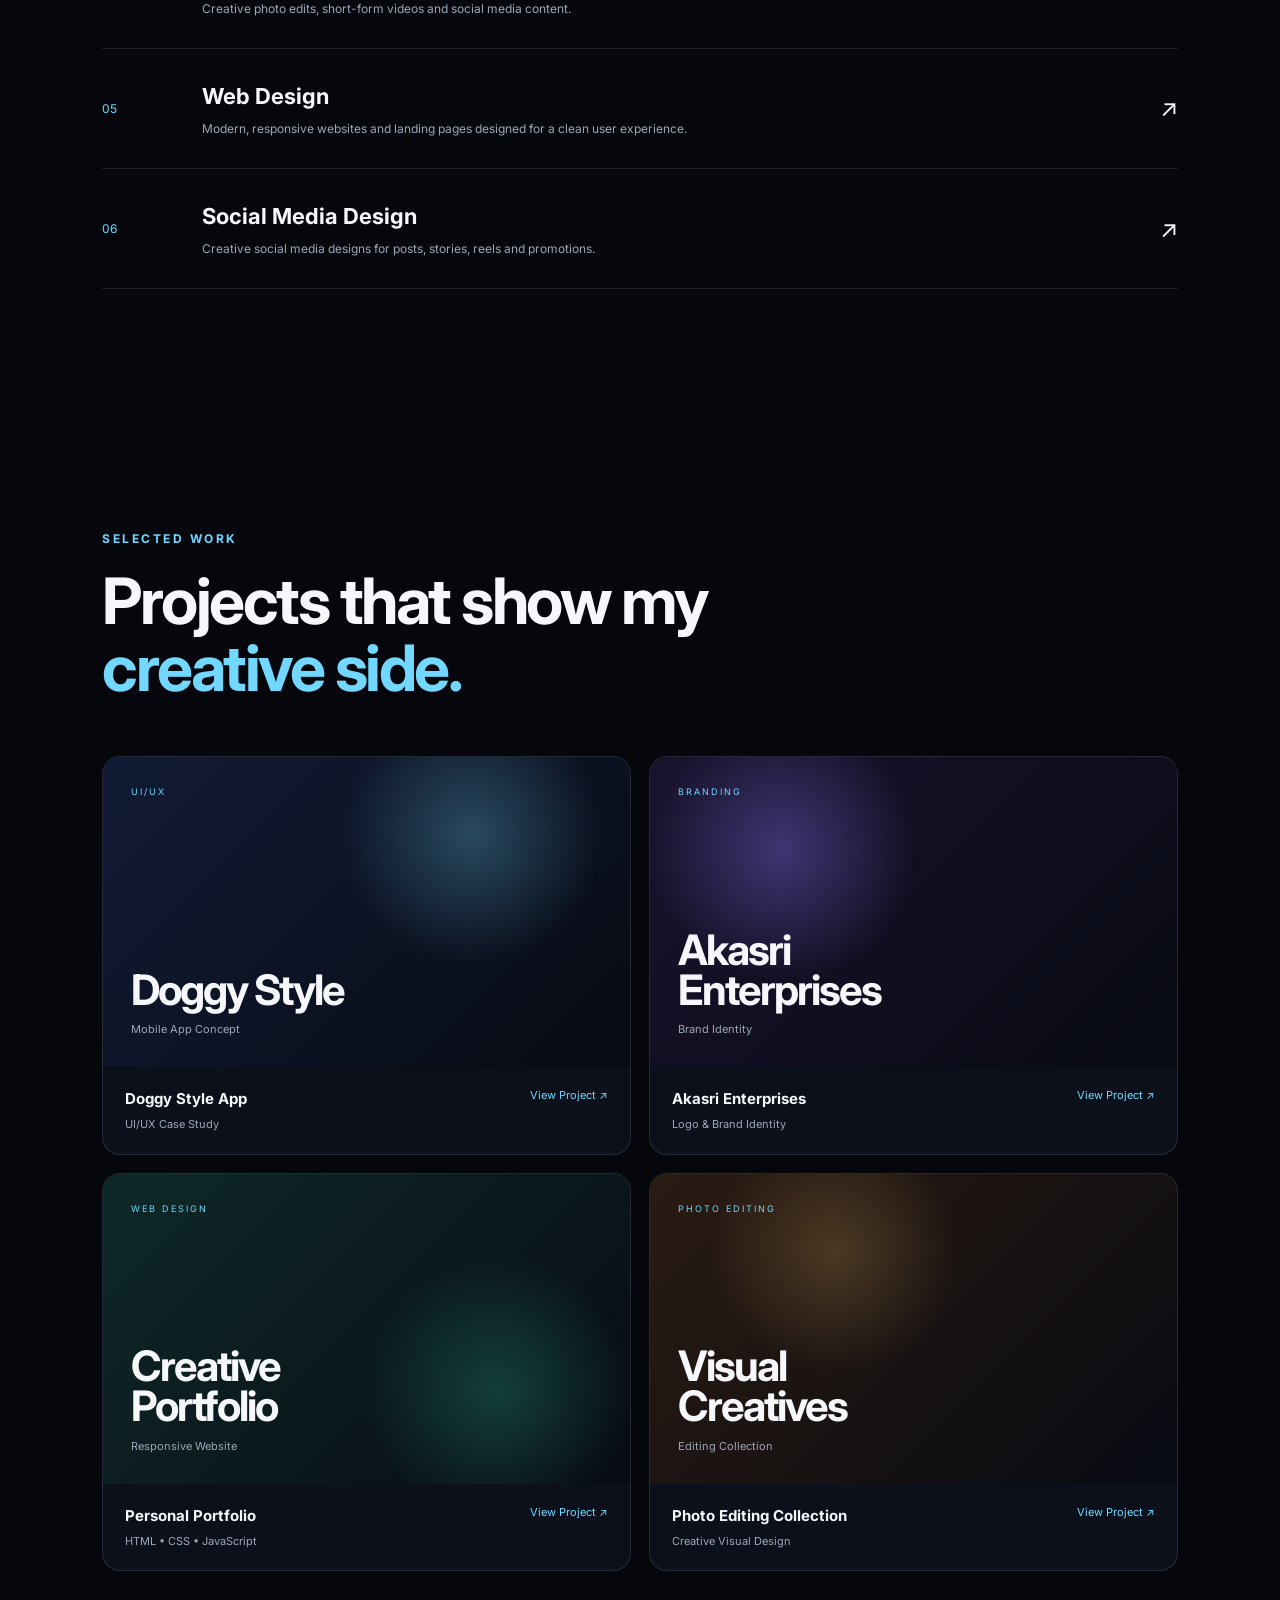
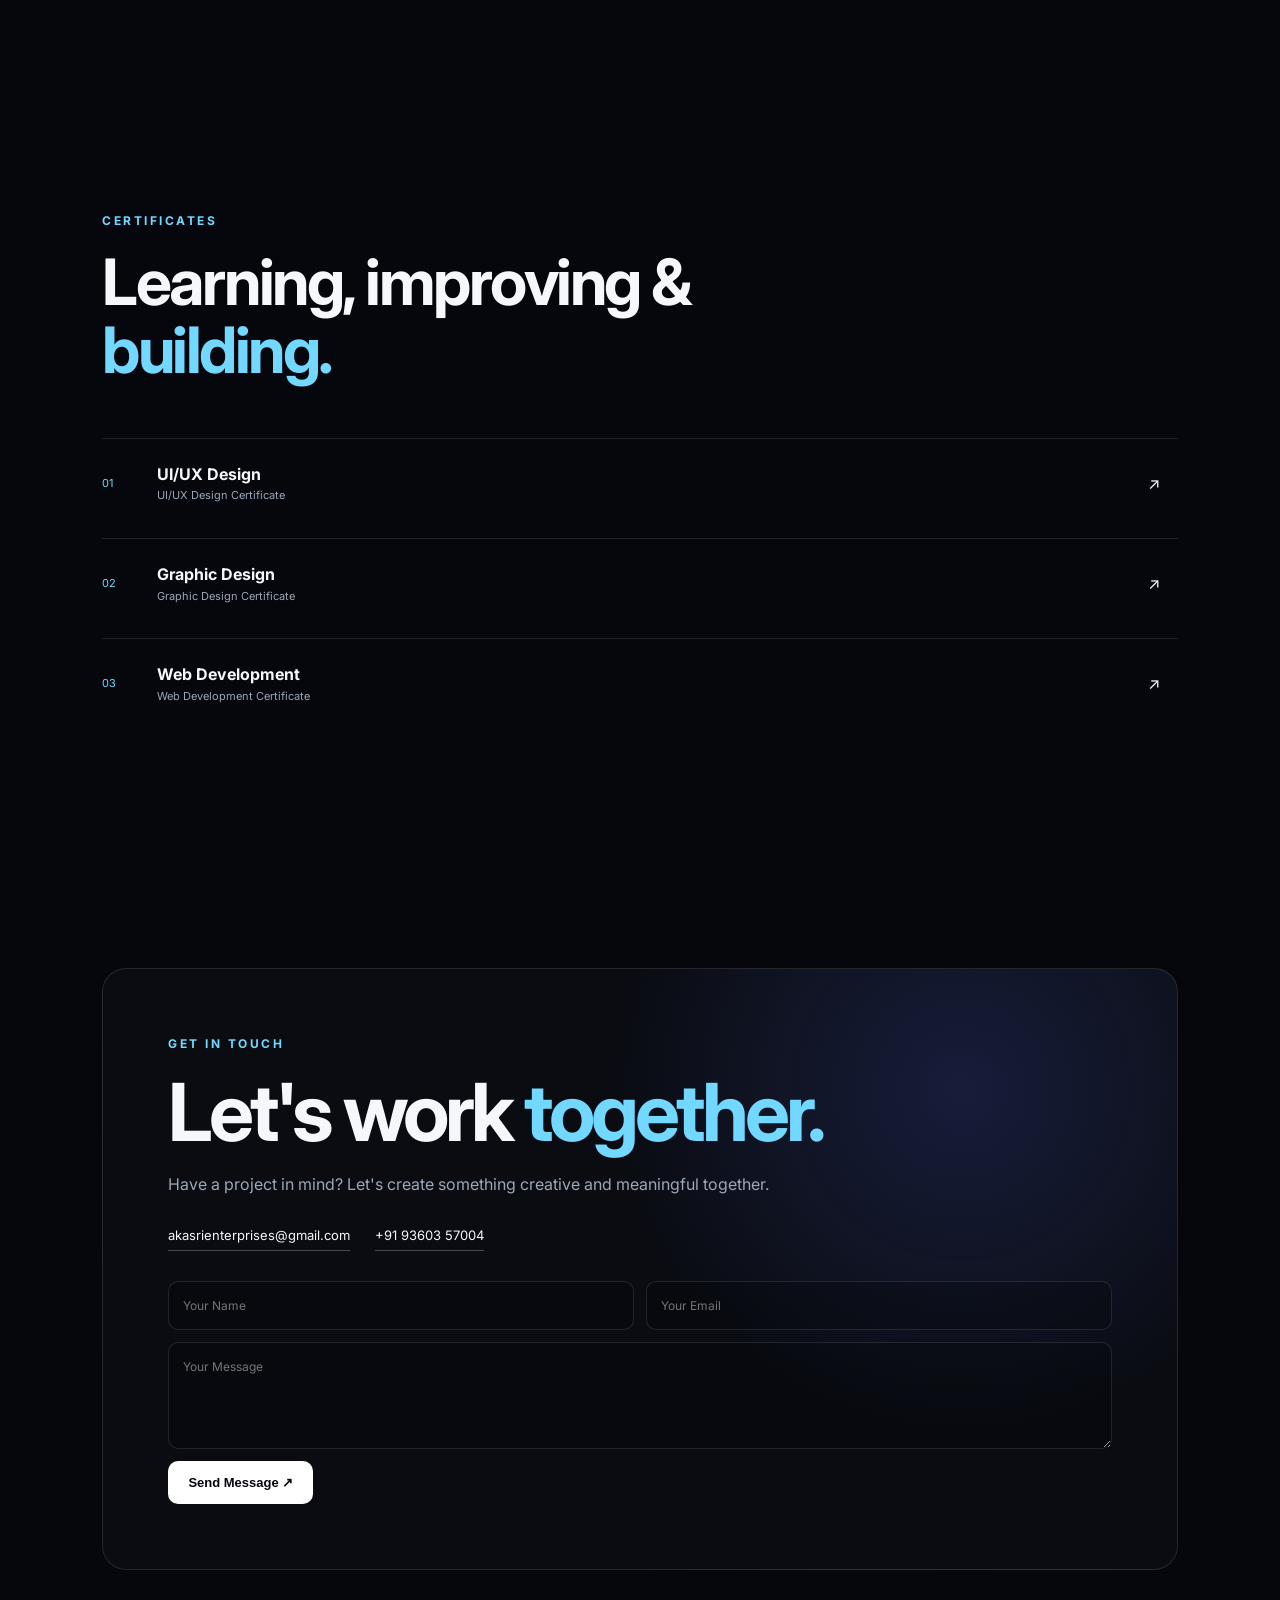
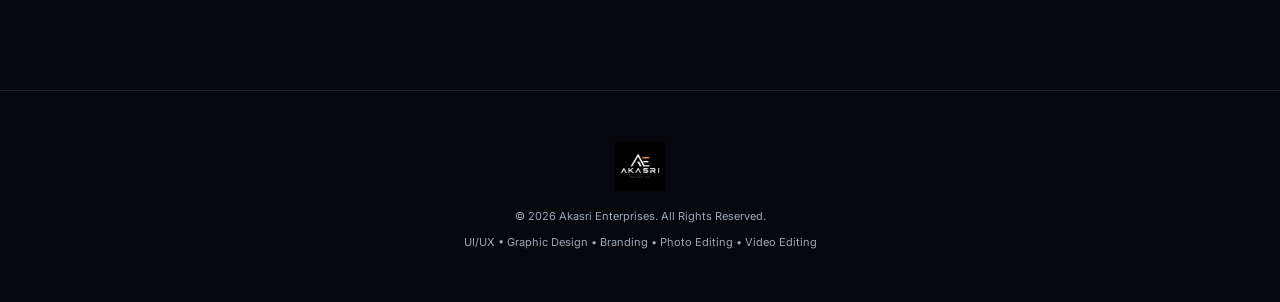
==== commit 803a5c4d: "Update index.html" ====
--- a/index.html
+++ b/index.html
@@ -140,37 +140,38 @@
           <span class="service-number">01</span>
           <div><h3>UI/UX Design</h3><p>Modern interfaces, user flows, wireframes and interactive prototypes.</p></div>
           <span class="arrow">↗</span>
-        </article>
+        </article></a>
         <a href="02_Graphic_Design.pdf" target="_blank">
         <article class="service reveal">
           <span class="service-number">02</span>
           <div><h3>Graphic Design</h3><p>Posters, social media creatives, banners and promotional designs.</p></div>
           <span class="arrow">↗</span>
-        </article>
+        </article></a>
         <a href="03_Branding___Identity.pdf" target="_blank">
         <article class="service reveal">
           <span class="service-number">03</span>
           <div><h3>Branding</h3><p>Logo concepts, visual identity, typography and brand direction.</p></div>
           <span class="arrow">↗</span>
-        </article>
+        </article></a>
         <a href="04_Photo___Video_Editing.pdf" target="_blank">
         <article class="service reveal">
           <span class="service-number">04</span>
           <div><h3>Photo &amp; Video Editing</h3><p>Creative photo edits, short-form videos and social media content.</p></div>
           <span class="arrow">↗</span>
-        </article>
+        </article></a>
         <a href="05_Web_Design.pdf" target="_blank">
         <article class="service reveal">
           <span class="service-number">05</span>
           <div><h3>Web Design</h3><p>Modern, responsive websites and landing pages designed for a clean user experience.</p></div>
           <span class="arrow">↗</span>
-        </article>
+        </article></a>
         <a href="06_Social_Media_Design.pdf" target="_blank">
         <article class="service reveal">
           <span class="service-number">06</span>
           <div><h3>Social Media Design</h3><p>Creative social media designs for posts, stories, reels and promotions.</p></div>
           <span class="arrow">↗</span>
-        </article>
+        </article></a>
+          
       </div>
     </section>
 
@@ -202,23 +203,44 @@
         </article>
       </div>
     </section>
-
     <section id="certificates" class="section certificates">
-      <div class="section-head reveal">
-        <p class="eyebrow">CERTIFICATES</p>
-        <h2>Learning, improving &amp; <span>building.</span></h2>
-      </div>
-
-      <div class="certificate-grid">
-        <div class="certificate reveal"><span>01</span><div><h3>UI/UX Design</h3><p>UI/UX Design Certificate</p>
-          <a href="ACCENT TECHNO SOFT (UI & UX).pdf"></div><b>↗</b></a></div>
-        <div class="certificate reveal"><span>02</span><div><h3>Graphic Design</h3><p>Graphic Design Certificate</p>
-          <a href="ACCENT TECHNO SOFT (UI & UX).pdf"></div><b>↗</b></a></div>
-        <div class="certificate reveal"><span>03</span><div><h3>Web Development</h3><p>Web Development Certificate</p>
-          <a href="ACCENT TECHNO SOFT (UI & UX).pdf"></div><b>↗</b></a></div>
-      </div>
-    </section>
-
+  <div class="section-head reveal">
+    <p class="eyebrow">CERTIFICATES</p>
+    <h2>Learning, improving &amp; <span>building.</span></h2>
+  </div>
+  <div class="certificate-grid">
+    <a class="certificate reveal"
+       href="ACCENT TECHNO SOFT (UI & UX).pdf"
+       target="_blank">
+      <span>01</span>
+      <div>
+        <h3>UI/UX Design</h3>
+        <p>UI/UX Design Certificate</p>
+      </div>
+      <b>↗</b>
+    </a>
+    <a class="certificate reveal"
+       href="ACCENT TECHNO SOFT (UI & UX).pdf"
+       target="_blank">
+      <span>02</span>
+      <div>
+        <h3>Graphic Design</h3>
+        <p>Graphic Design Certificate</p>
+      </div>
+      <b>↗</b>
+    </a>
+    <a class="certificate reveal"
+       href="ACCENT TECHNO SOFT (UI & UX).pdf"
+       target="_blank">
+      <span>03</span>
+      <div>
+        <h3>Web Development</h3>
+        <p>Web Development Certificate</p>
+      </div>
+      <b>↗</b>
+    </a>
+  </div>
+</section>
     <section id="contact" class="section contact">
       <div class="contact-box reveal">
         <p class="eyebrow">GET IN TOUCH</p>
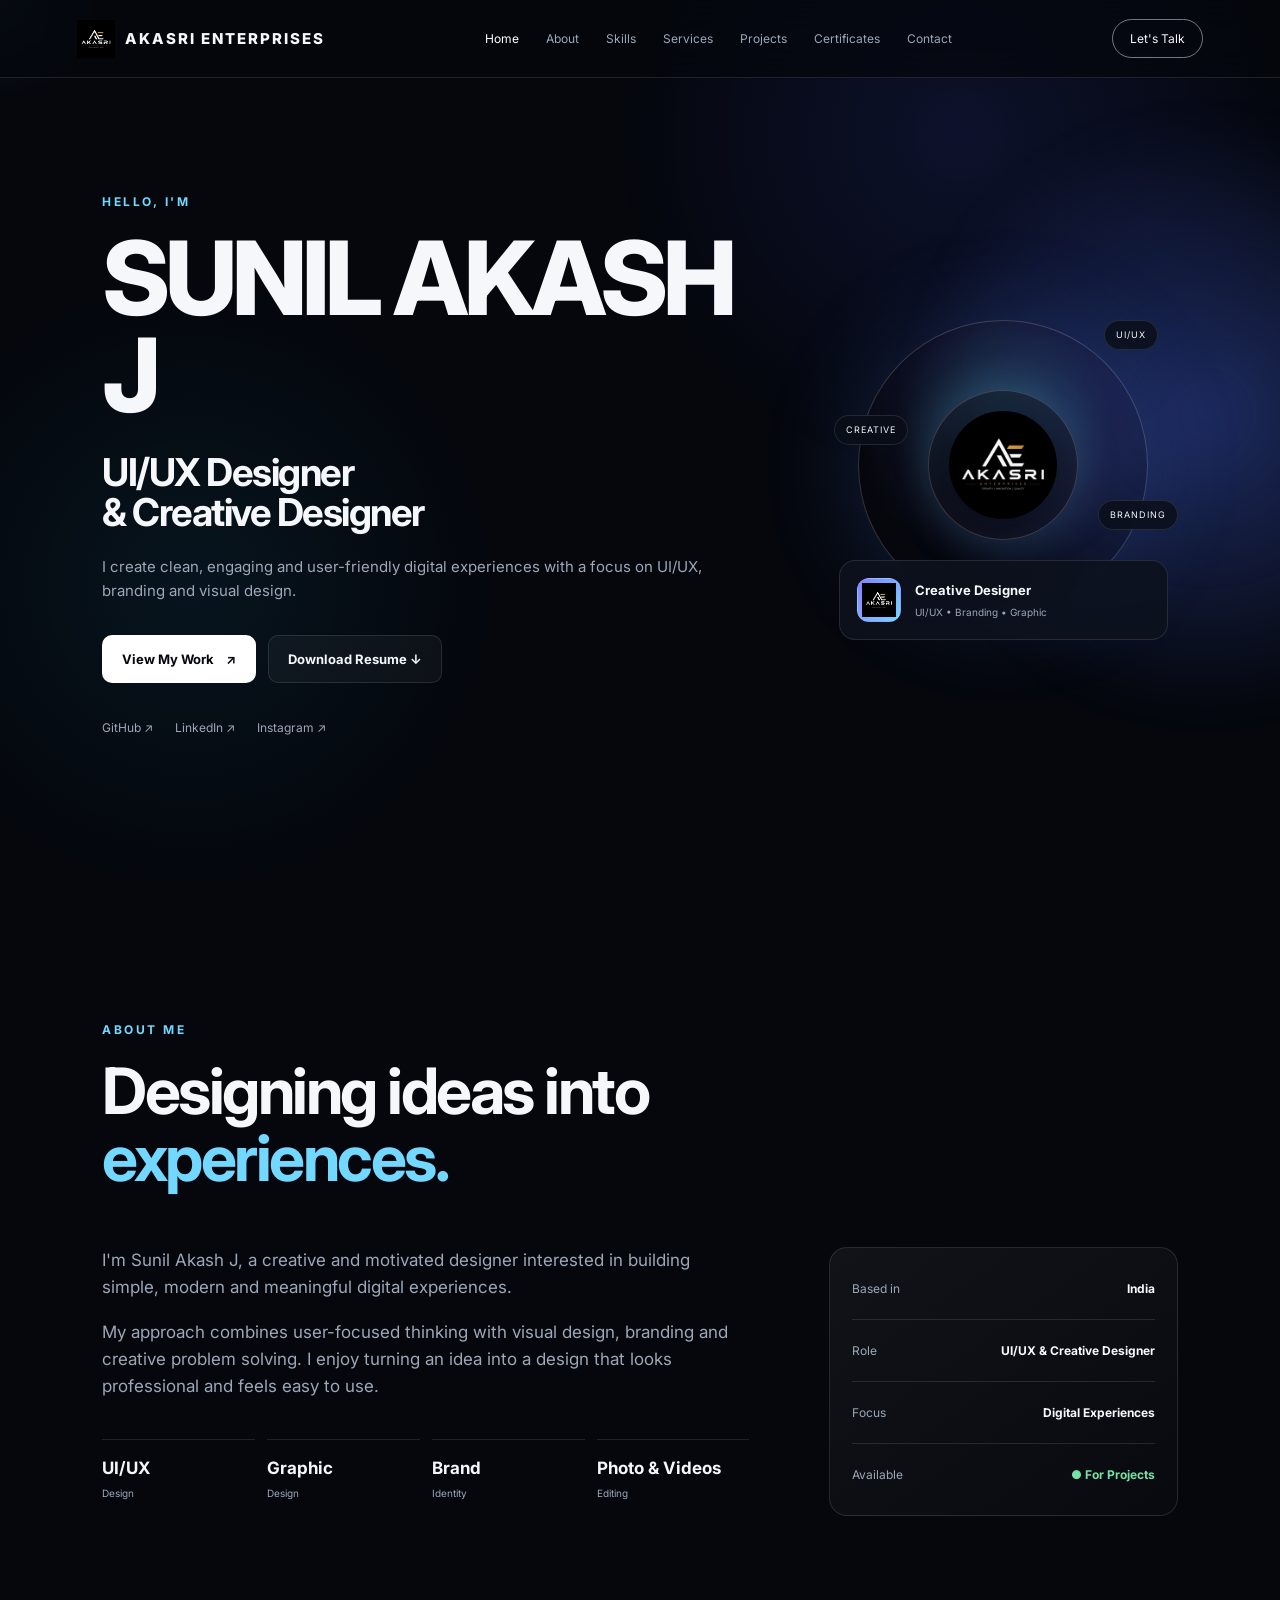
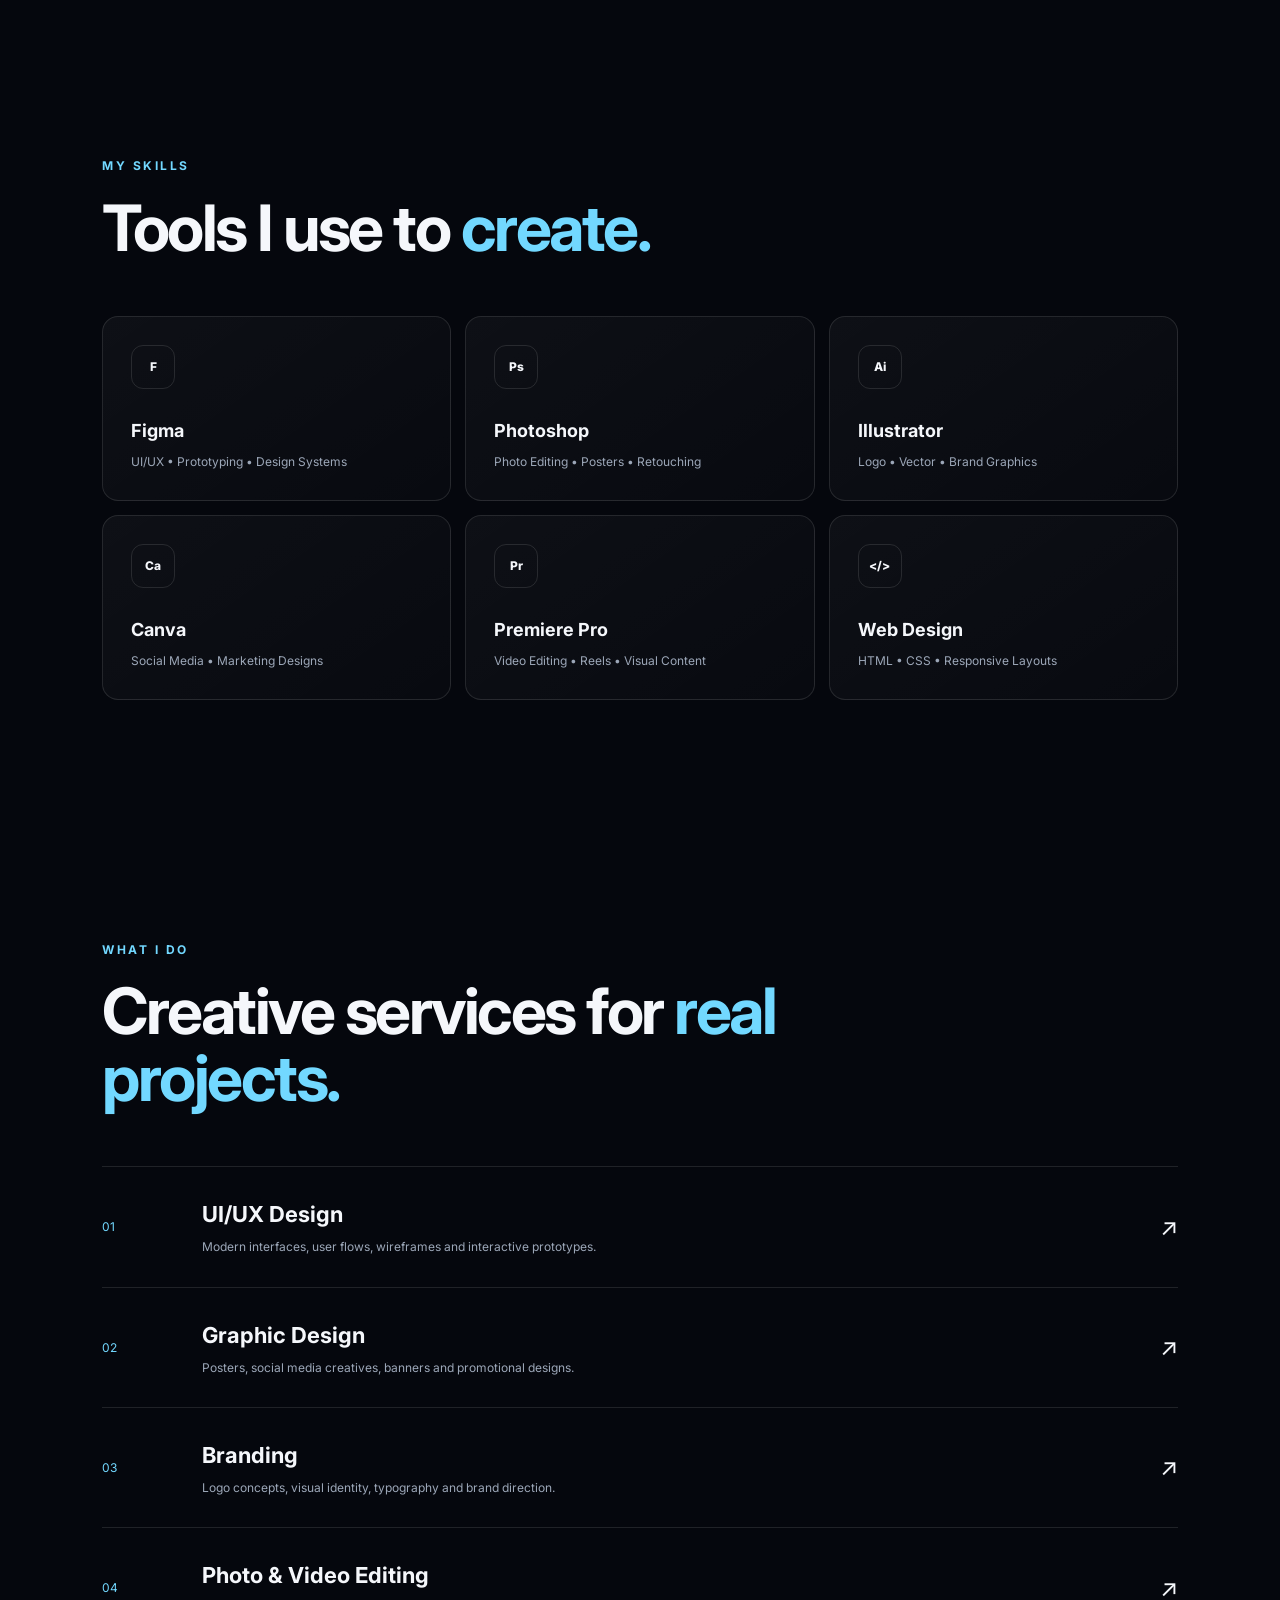
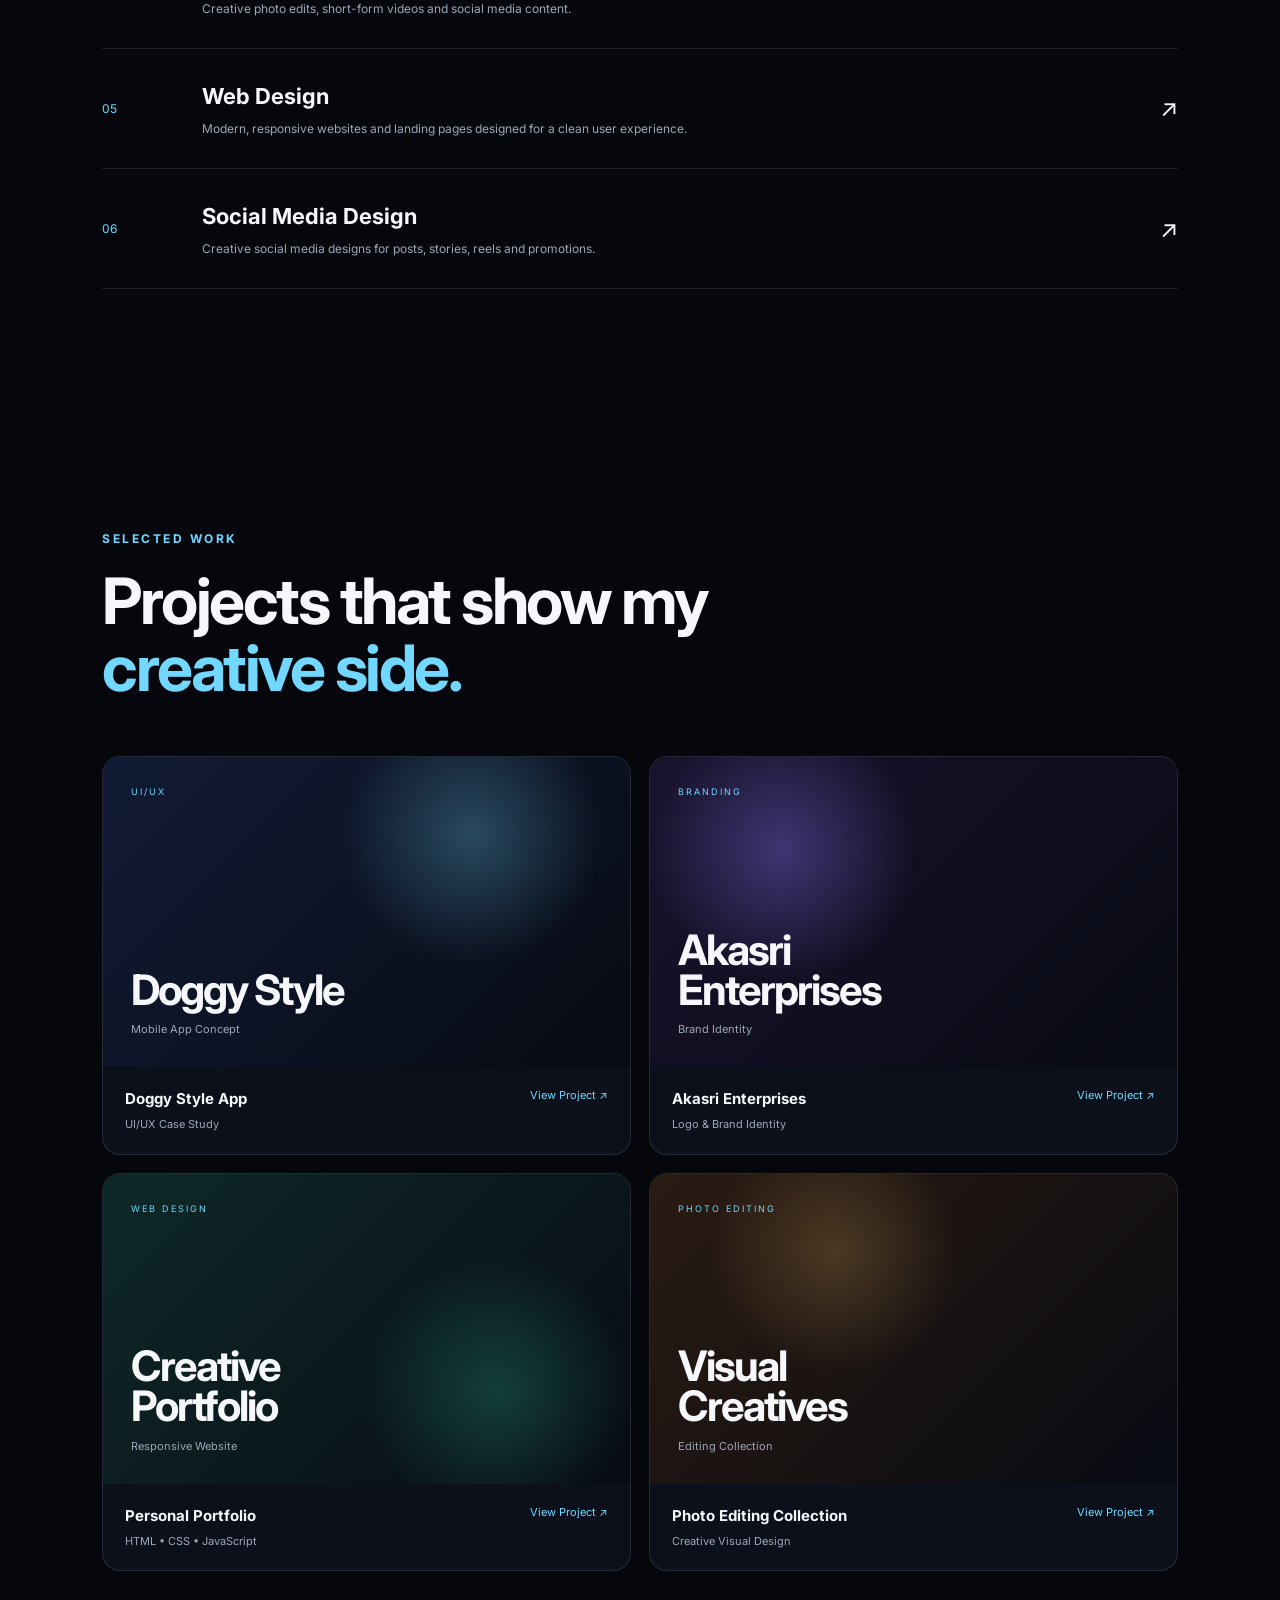
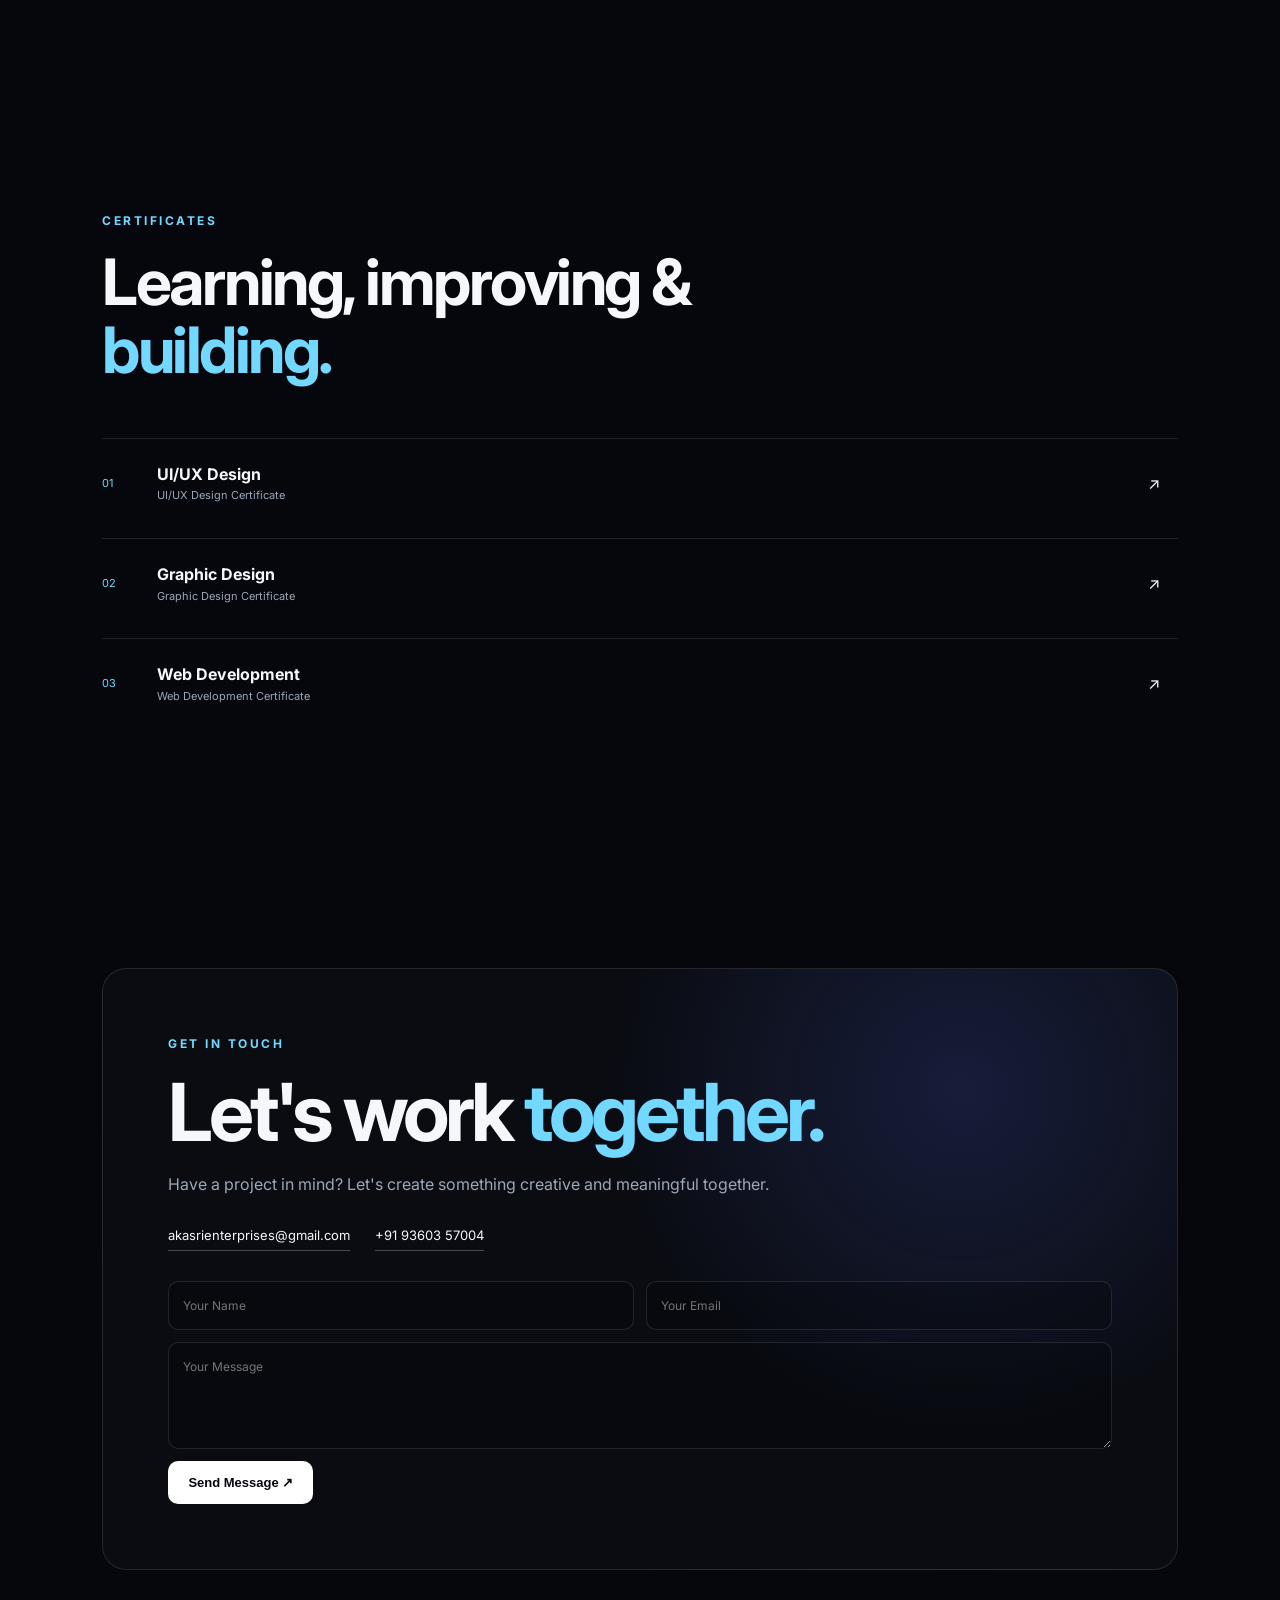
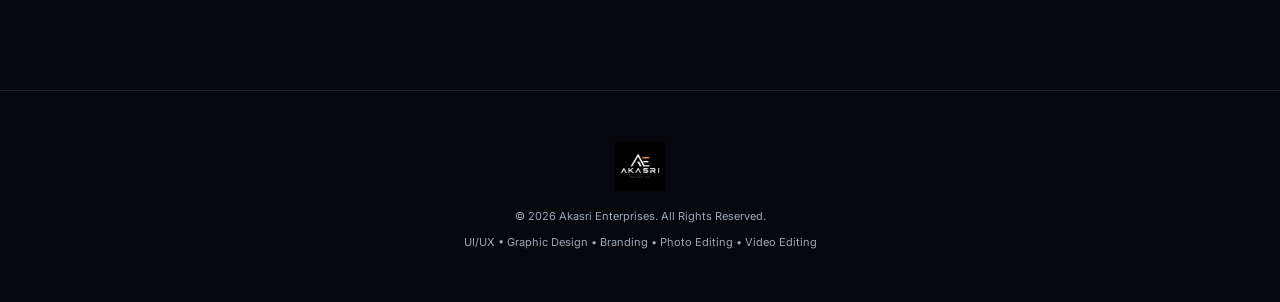
==== commit ffdf1f4b: "Update index.html" ====
--- a/index.html
+++ b/index.html
@@ -99,7 +99,7 @@
             <div><strong>UI/UX</strong><span>Design</span></div>
             <div><strong>Graphic</strong><span>Design</span></div>
             <div><strong>Brand</strong><span>Identity</span></div>
-            <div><strong>Photo</strong><span>Editing</span></div>
+            <div><strong>Photo & Videos</strong><span>Editing</span></div>
           </div>
         </div>
 
